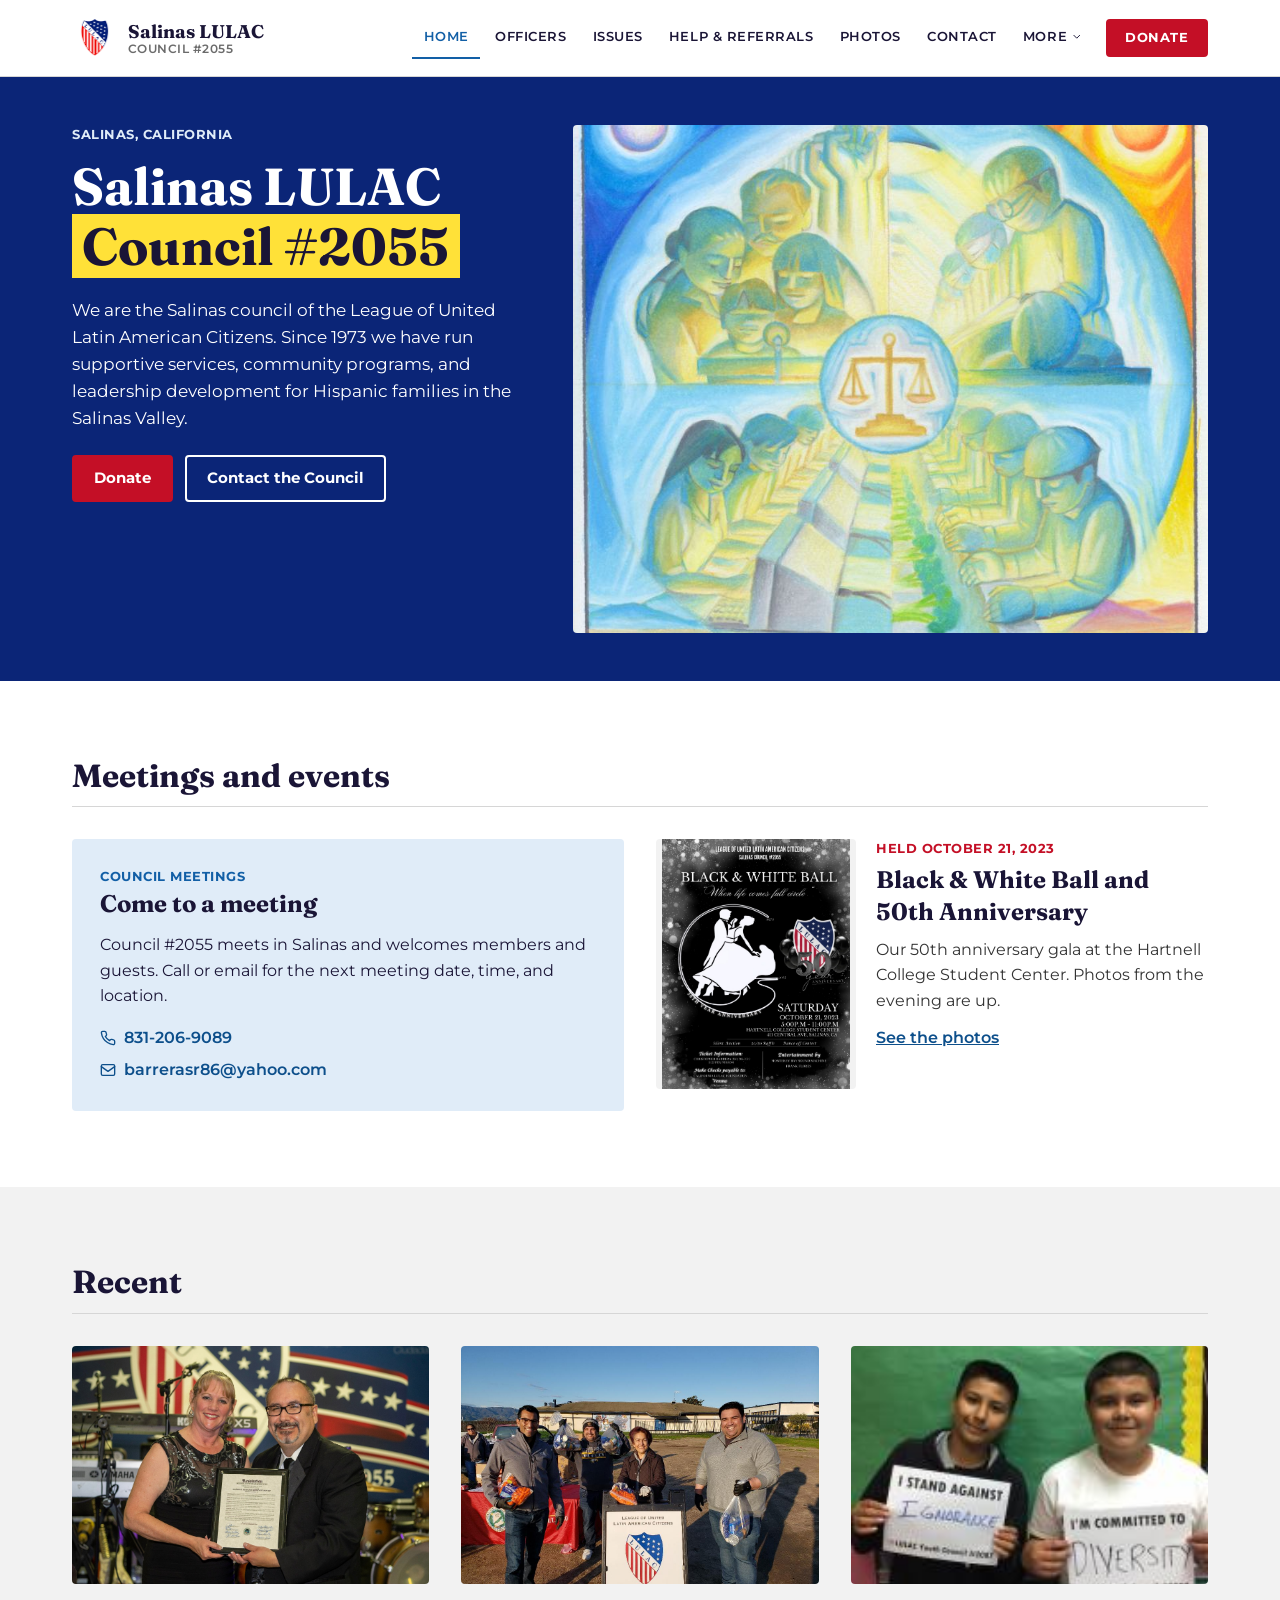
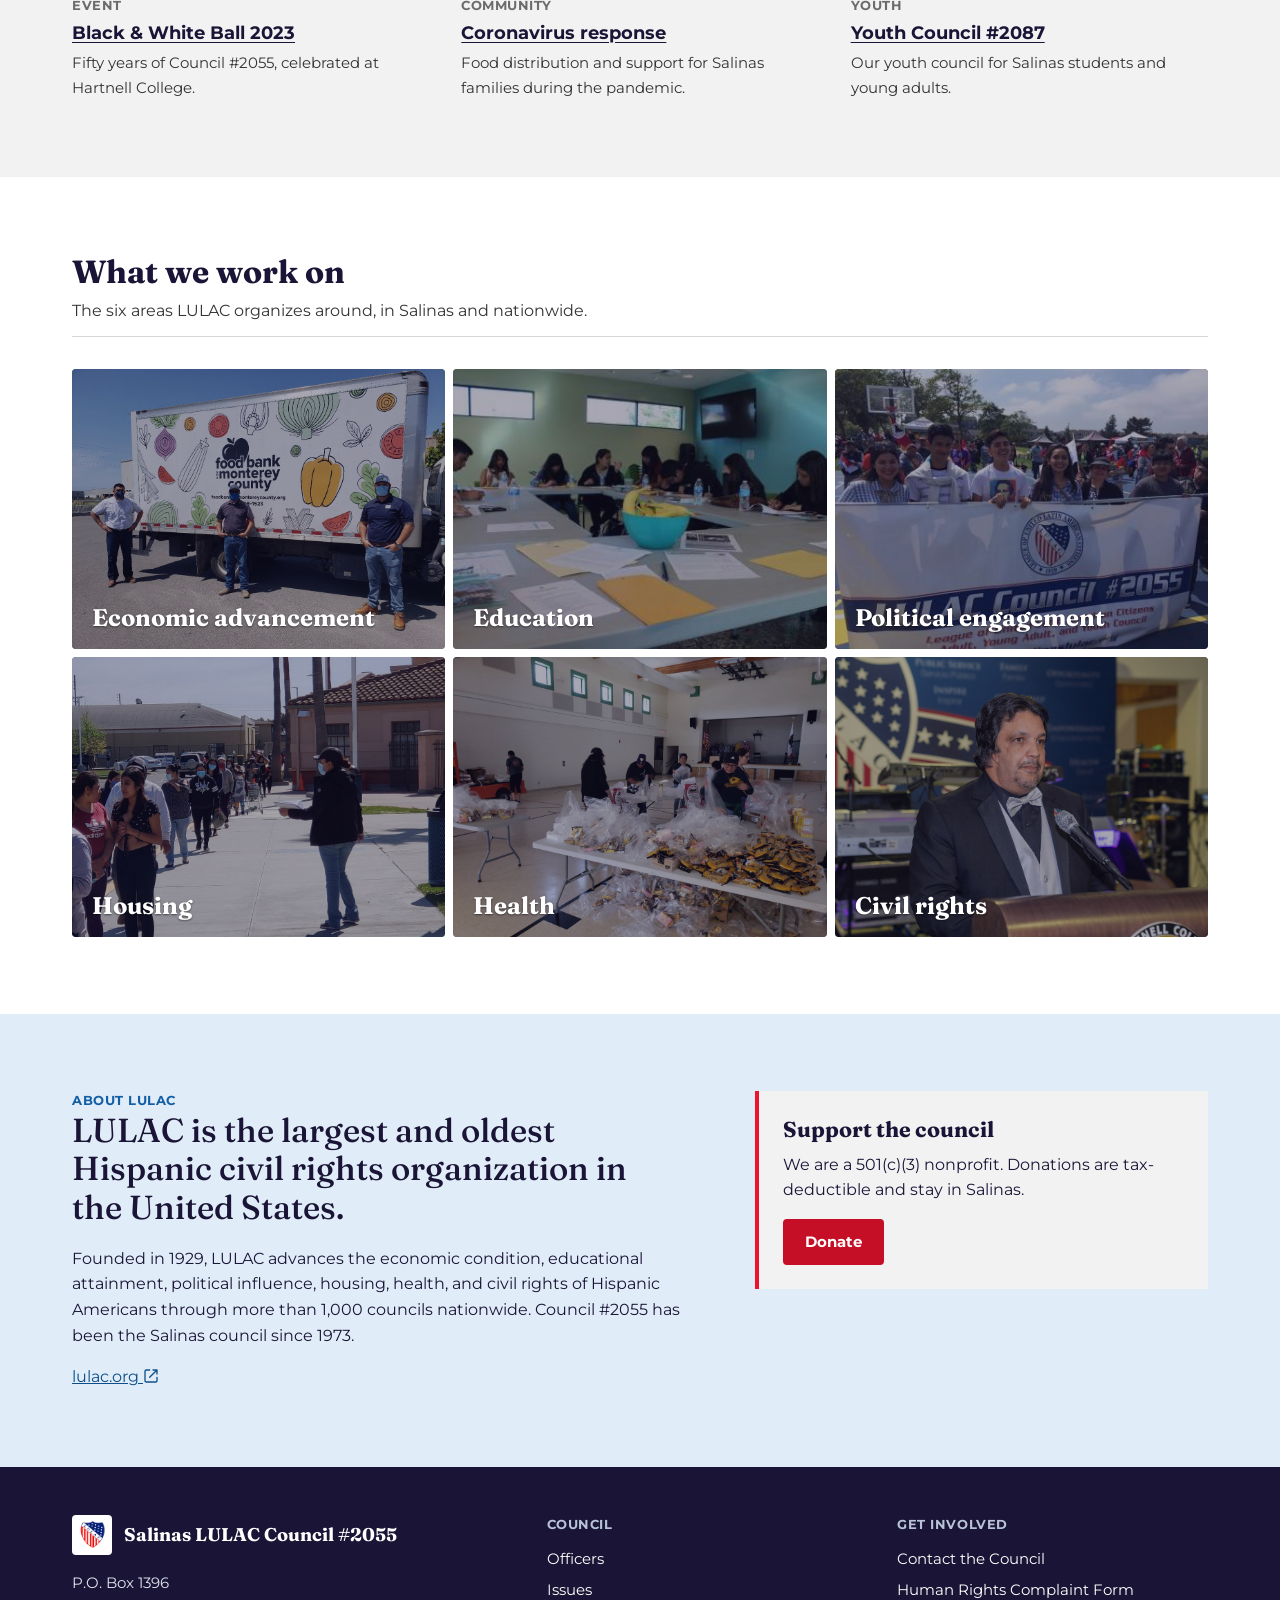
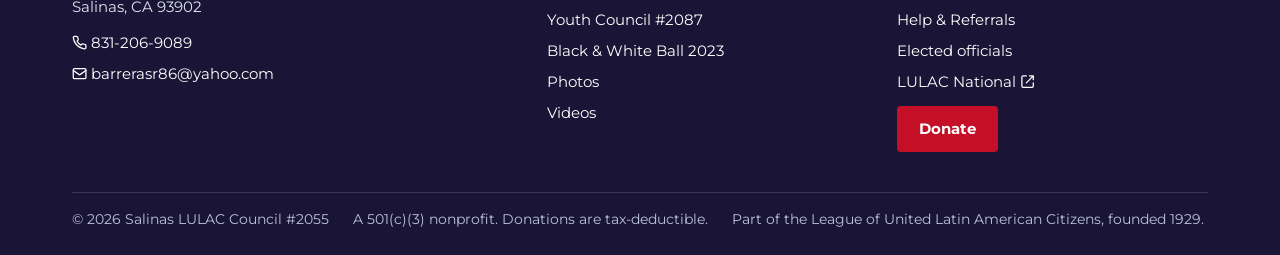
==== index.html @ 39f623c0 "Apply design-review fixes to eight pages and reorder the nav Promotes Help & Referrals and Photos to" ====
<!DOCTYPE html>
<html lang="en">
<head>
  <meta charset="utf-8">
  <meta name="viewport" content="width=device-width, initial-scale=1">
  <title>Salinas LULAC Council #2055</title>
  <meta name="description" content="Salinas LULAC Council #2055 is the Salinas, California council of the League of United Latin American Citizens, serving Hispanic families since 1973.">
  <meta name="robots" content="index,follow">
  <link rel="canonical" href="https://lulacsalinas2055.org/">
  <meta property="og:type" content="website">
  <meta property="og:site_name" content="Salinas LULAC Council #2055">
  <meta property="og:title" content="Salinas LULAC Council #2055">
  <meta property="og:description" content="Salinas LULAC Council #2055 is the Salinas, California council of the League of United Latin American Citizens, serving Hispanic families since 1973.">
  <meta property="og:url" content="https://lulacsalinas2055.org/">
  <meta property="og:image" content="https://lulacsalinas2055.org/assets/img/hero-photo.jpg">
  <meta name="twitter:card" content="summary_large_image">
  <meta name="theme-color" content="#0b2577">
  <link rel="icon" href="assets/img/lulac-logo.png" type="image/png">
  <link rel="preconnect" href="https://fonts.googleapis.com">
  <link rel="preconnect" href="https://fonts.gstatic.com" crossorigin>
  <link href="https://fonts.googleapis.com/css2?family=Fraunces:opsz,wght,WONK@9..144,500,0;9..144,700,0&family=Montserrat:wght@400;500;600;700&display=swap" rel="stylesheet">
  <link rel="stylesheet" href="assets/css/style.css">
  <script defer src="assets/js/script.js"></script>
  <script type="application/ld+json">
  {
    "@context": "https://schema.org",
    "@type": "NonprofitOrganization",
    "name": "Salinas LULAC Council #2055",
    "alternateName": "LULAC Council 2055",
    "url": "https://lulacsalinas2055.org/",
    "logo": "https://lulacsalinas2055.org/assets/img/lulac-logo.png",
    "foundingDate": "1973",
    "nonprofitStatus": "Nonprofit501c3",
    "telephone": "+1-831-206-9089",
    "email": "barrerasr86@yahoo.com",
    "address": {
      "@type": "PostalAddress",
      "postOfficeBoxNumber": "1396",
      "addressLocality": "Salinas",
      "addressRegion": "CA",
      "postalCode": "93902",
      "addressCountry": "US"
    },
    "areaServed": "Salinas, California",
    "parentOrganization": {
      "@type": "Organization",
      "name": "League of United Latin American Citizens",
      "url": "https://lulac.org/"
    }
  }
  </script>
</head>
<body>
  <a class="skip-link" href="#main-content">Skip to main content</a>

  <header class="site-header" data-header>
    <div class="container navbar">
      <a class="brand" href="index.html" aria-label="Salinas LULAC Council #2055 home">
        <img class="brand-logo" src="assets/img/lulac-logo.png" alt="">
        <span class="brand-copy"><strong>Salinas LULAC</strong><small>Council #2055</small></span>
      </a>
      <nav class="desktop-nav" aria-label="Primary">
        <a class="nav-link is-active" aria-current="page" href="index.html">Home</a>
        <a class="nav-link" href="officers.html">Officers</a>
        <a class="nav-link" href="issues.html">Issues</a>
        <a class="nav-link" href="help.html">Help &amp; Referrals</a>
        <a class="nav-link" href="photos.html">Photos</a>
        <a class="nav-link" href="contact.html">Contact</a>
        <div class="nav-dropdown" data-nav-dropdown>
          <button class="nav-link nav-dropdown-toggle" type="button" aria-expanded="false" aria-haspopup="true" data-nav-dropdown-toggle>
            More
            <svg class="icon" viewBox="0 0 24 24" aria-hidden="true"><path d="m6 9 6 6 6-6"/></svg>
          </button>
          <div class="nav-dropdown-menu" data-nav-dropdown-menu hidden>
            <a class="dropdown-link" href="youth.html">Youth Council</a>
            <a class="dropdown-link" href="politics.html">Politics</a>
            <a class="dropdown-link" href="sponsors-donors.html">Sponsors &amp; Donors</a>
            <a class="dropdown-link" href="black-white-ball-2023.html">Black &amp; White Ball 2023</a>
            <a class="dropdown-link" href="videos.html">Videos</a>
            <a class="dropdown-link" href="coronavirus-resources.html">Coronavirus Response</a>
          </div>
        </div>
        <a class="btn btn-red nav-donate" href="contact.html#donate">Donate</a>
      </nav>
      <button class="mobile-toggle" type="button" aria-controls="mobileMenu" aria-expanded="false" aria-label="Open navigation" data-menu-toggle>
        <span class="mobile-toggle-bar"></span><span class="mobile-toggle-bar"></span><span class="mobile-toggle-bar"></span>
      </button>
    </div>
    <div class="mobile-menu-overlay" data-mobile-menu-overlay hidden></div>
    <nav class="mobile-menu" id="mobileMenu" aria-label="Mobile" data-mobile-menu hidden>
      <div class="mobile-menu-container">
        <a class="mobile-link is-active" aria-current="page" href="index.html">Home</a>
        <a class="mobile-link" href="officers.html">Officers</a>
        <a class="mobile-link" href="issues.html">Issues</a>
        <a class="mobile-link" href="help.html">Help &amp; Referrals</a>
        <a class="mobile-link" href="photos.html">Photos</a>
        <a class="mobile-link" href="contact.html">Contact</a>
        <a class="mobile-link" href="youth.html">Youth Council</a>
        <a class="mobile-link" href="politics.html">Politics</a>
        <a class="mobile-link" href="sponsors-donors.html">Sponsors &amp; Donors</a>
        <a class="mobile-link" href="black-white-ball-2023.html">Black &amp; White Ball 2023</a>
        <a class="mobile-link" href="videos.html">Videos</a>
        <a class="mobile-link" href="coronavirus-resources.html">Coronavirus Response</a>
        <a class="mobile-link mobile-donate btn btn-red" href="contact.html#donate">Donate</a>
      </div>
    </nav>
  </header>

  <main id="main-content">
    <section class="hero" aria-labelledby="heroTitle">
      <div class="container">
        <div class="hero-copy">
          <span class="label">Salinas, California</span>
          <h1 id="heroTitle">Salinas LULAC <mark>Council #2055</mark></h1>
          <p>We are the Salinas council of the League of United Latin American Citizens. Since 1973 we have run supportive services, community programs, and leadership development for Hispanic families in the Salinas Valley.</p>
          <div class="btn-row">
            <a class="btn btn-red" href="contact.html#donate">Donate</a>
            <a class="btn btn-outline" href="contact.html">Contact the Council</a>
          </div>
        </div>
        <div class="hero-media">
          <img src="assets/img/hero-photo.jpg" alt="Mural of farmworkers and families gathered around the scales of justice" width="792" height="800">
        </div>
      </div>
    </section>

    <section class="section" aria-labelledby="eventsTitle">
      <div class="container">
        <div class="section-head">
          <h2 id="eventsTitle">Meetings and events</h2>
        </div>
        <div class="events-grid">
          <div class="meeting-card">
            <span class="label label-blue">Council meetings</span>
            <h3>Come to a meeting</h3>
            <p>Council #2055 meets in Salinas and welcomes members and guests. Call or email for the next meeting date, time, and location.</p>
            <div class="contact-lines">
              <a href="tel:+18312069089"><svg class="icon" viewBox="0 0 24 24" aria-hidden="true"><path d="M22 16.9v3a2 2 0 0 1-2.2 2 19.8 19.8 0 0 1-8.6-3.1 19.5 19.5 0 0 1-6-6A19.8 19.8 0 0 1 2.1 4.2 2 2 0 0 1 4.1 2h3a2 2 0 0 1 2 1.7c.1.9.4 1.8.7 2.7a2 2 0 0 1-.5 2.1L8 9.8a16 16 0 0 0 6.2 6.2l1.3-1.3a2 2 0 0 1 2.1-.5c.9.3 1.8.6 2.7.7a2 2 0 0 1 1.7 2z"/></svg> 831-206-9089</a>
              <a href="mailto:barrerasr86@yahoo.com"><svg class="icon" viewBox="0 0 24 24" aria-hidden="true"><rect x="2" y="4" width="20" height="16" rx="2"/><path d="m2 7 10 7 10-7"/></svg> barrerasr86@yahoo.com</a>
            </div>
          </div>
          <article class="event-card">
            <img src="assets/img/black-white-ball-hero.jpg" alt="Black and White Ball 2023 poster" loading="lazy">
            <div>
              <span class="label label-red">Held October 21, 2023</span>
              <h3>Black &amp; White Ball and 50th Anniversary</h3>
              <p>Our 50th anniversary gala at the Hartnell College Student Center. Photos from the evening are up.</p>
              <a class="more" href="black-white-ball-2023.html">See the photos</a>
            </div>
          </article>
        </div>
      </div>
    </section>

    <section class="section section-gray" aria-labelledby="recentTitle">
      <div class="container">
        <div class="section-head">
          <h2 id="recentTitle">Recent</h2>
        </div>
        <div class="recent-grid">
          <article class="recent-card">
            <img src="assets/img/black-white-ball-4.jpg" alt="Two people holding a framed certificate at the Black and White Ball" loading="lazy">
            <span class="label">Event</span>
            <h3><a href="black-white-ball-2023.html">Black &amp; White Ball 2023</a></h3>
            <p>Fifty years of Council #2055, celebrated at Hartnell College.</p>
          </article>
          <article class="recent-card">
            <img src="assets/img/corona-27.jpg" alt="Volunteers with a Council #2055 banner at a food distribution" loading="lazy">
            <span class="label">Community</span>
            <h3><a href="coronavirus-resources.html">Coronavirus response</a></h3>
            <p>Food distribution and support for Salinas families during the pandemic.</p>
          </article>
          <article class="recent-card">
            <img src="assets/img/youth-4.jpg" alt="Two students holding signs reading I stand against ignorance and I'm committed to diversity" loading="lazy">
            <span class="label">Youth</span>
            <h3><a href="youth.html">Youth Council #2087</a></h3>
            <p>Our youth council for Salinas students and young adults.</p>
          </article>
        </div>
      </div>
    </section>

    <section class="section" aria-labelledby="workTitle">
      <div class="container">
        <div class="section-head">
          <h2 id="workTitle">What we work on</h2>
          <p>The six areas LULAC organizes around, in Salinas and nationwide.</p>
        </div>
        <div class="tile-grid">
          <a class="tile" href="issues.html#economic"><img src="assets/img/corona-16.jpg" alt="" loading="lazy"><span>Economic advancement</span></a>
          <a class="tile" href="issues.html#education"><img src="assets/img/youth-5.jpg" alt="" loading="lazy"><span>Education</span></a>
          <a class="tile" href="issues.html#political"><img src="assets/img/photos-1.jpg" alt="" loading="lazy"><span>Political engagement</span></a>
          <a class="tile" href="issues.html#housing"><img src="assets/img/corona-14.jpg" alt="" loading="lazy"><span>Housing</span></a>
          <a class="tile" href="issues.html#health"><img src="assets/img/corona-17.jpg" alt="" loading="lazy"><span>Health</span></a>
          <a class="tile" href="issues.html#civil-rights"><img src="assets/img/black-white-ball-3.jpg" alt="" loading="lazy"><span>Civil rights</span></a>
        </div>
      </div>
    </section>

    <section class="section section-blue" aria-labelledby="aboutTitle">
      <div class="container">
        <div class="about-grid">
          <div>
            <span class="label label-blue">About LULAC</span>
            <p class="pullquote" id="aboutTitle">LULAC is the largest and oldest Hispanic civil rights organization in the United States.</p>
            <p class="copy" style="margin-top:1.25rem">Founded in 1929, LULAC advances the economic condition, educational attainment, political influence, housing, health, and civil rights of Hispanic Americans through more than 1,000 councils nationwide. Council #2055 has been the Salinas council since 1973.</p>
            <p class="copy"><a href="https://lulac.org/" rel="noopener" target="_blank">lulac.org <svg class="icon" viewBox="0 0 24 24" aria-hidden="true"><path d="M15 3h6v6M10 14 21 3M21 14v5a2 2 0 0 1-2 2H5a2 2 0 0 1-2-2V5a2 2 0 0 1 2-2h5"/></svg></a></p>
          </div>
          <aside class="about-aside">
            <h3>Support the council</h3>
            <p>We are a 501(c)(3) nonprofit. Donations are tax-deductible and stay in Salinas.</p>
            <a class="btn btn-red" href="contact.html#donate">Donate</a>
          </aside>
        </div>
      </div>
    </section>
  </main>

  <footer class="site-footer">
    <div class="container">
      <div class="footer-grid">
        <div class="footer-col">
          <div class="footer-brand">
            <img src="assets/img/lulac-logo.png" alt="">
            <strong>Salinas LULAC Council #2055</strong>
          </div>
          <p>P.O. Box 1396<br>Salinas, CA 93902</p>
          <ul style="margin-top:.75rem">
            <li><a href="tel:+18312069089"><svg class="icon" viewBox="0 0 24 24" aria-hidden="true"><path d="M22 16.9v3a2 2 0 0 1-2.2 2 19.8 19.8 0 0 1-8.6-3.1 19.5 19.5 0 0 1-6-6A19.8 19.8 0 0 1 2.1 4.2 2 2 0 0 1 4.1 2h3a2 2 0 0 1 2 1.7c.1.9.4 1.8.7 2.7a2 2 0 0 1-.5 2.1L8 9.8a16 16 0 0 0 6.2 6.2l1.3-1.3a2 2 0 0 1 2.1-.5c.9.3 1.8.6 2.7.7a2 2 0 0 1 1.7 2z"/></svg> 831-206-9089</a></li>
            <li><a href="mailto:barrerasr86@yahoo.com"><svg class="icon" viewBox="0 0 24 24" aria-hidden="true"><rect x="2" y="4" width="20" height="16" rx="2"/><path d="m2 7 10 7 10-7"/></svg> barrerasr86@yahoo.com</a></li>
          </ul>
        </div>
        <div class="footer-col">
          <h4>Council</h4>
          <ul>
            <li><a href="officers.html">Officers</a></li>
            <li><a href="issues.html">Issues</a></li>
            <li><a href="youth.html">Youth Council #2087</a></li>
            <li><a href="black-white-ball-2023.html">Black &amp; White Ball 2023</a></li>
            <li><a href="photos.html">Photos</a></li>
            <li><a href="videos.html">Videos</a></li>
          </ul>
        </div>
        <div class="footer-col">
          <h4>Get involved</h4>
          <ul>
            <li><a href="contact.html">Contact the Council</a></li>
            <li><a href="contact.html#complaint-form">Human Rights Complaint Form</a></li>
            <li><a href="help.html">Help &amp; Referrals</a></li>
            <li><a href="politics.html">Elected officials</a></li>
            <li><a href="https://lulac.org/" rel="noopener" target="_blank">LULAC National <svg class="icon" viewBox="0 0 24 24" aria-hidden="true"><path d="M15 3h6v6M10 14 21 3M21 14v5a2 2 0 0 1-2 2H5a2 2 0 0 1-2-2V5a2 2 0 0 1 2-2h5"/></svg></a></li>
          </ul>
          <a class="btn btn-red" href="contact.html#donate">Donate</a>
        </div>
      </div>
      <div class="footer-bottom">
        <span>&copy; <span data-current-year>2026</span> Salinas LULAC Council #2055</span>
        <span>A 501(c)(3) nonprofit. Donations are tax-deductible.</span>
        <span>Part of the League of United Latin American Citizens, founded 1929.</span>
      </div>
    </div>
  </footer>
</body>
</html>
---- assets/css/style.css ----
/* Salinas LULAC Council #2055
   Fraunces for display type, Montserrat for everything else.
   Palette follows lulac.org. */

:root {
  --font-display: "Fraunces", Georgia, "Times New Roman", serif;
  --font-body: "Montserrat", Arial, Helvetica, sans-serif;

  --ink: #1a1536;
  --ink-soft: #333333;
  --muted: #6b6b6b;
  --rule: #d6d6d6;
  --blue: #125fa6;
  --blue-deep: #0b2577;
  --blue-link: #0d4f8b;
  --red: #ed142e;
  --red-dark: #c40f26;
  --yellow: #ffe138;
  --surface-blue: #e0ecf8;
  --surface-gray: #f2f2f2;
  --white: #ffffff;

  --radius: 4px;
  --container: 1200px;
  --gutter: clamp(1rem, 4vw, 2rem);
  --section: clamp(3rem, 6vw, 5rem);
  --header-height: 76px;
}

/* Base */
*, *::before, *::after { box-sizing: border-box; }
[hidden] { display: none !important; }
html { scroll-behavior: auto; }
body {
  margin: 0;
  min-width: 320px;
  background: var(--white);
  color: var(--ink);
  font-family: var(--font-body);
  font-size: 1rem;
  line-height: 1.6;
  -webkit-font-smoothing: antialiased;
  font-variation-settings: "WONK" 0;
}
body.menu-open { overflow: hidden; }
img { display: block; max-width: 100%; height: auto; }
h1, h2, h3, h4, p, ul, ol, dl, dd, figure, blockquote { margin: 0; }
ul, ol { padding: 0; list-style: none; }
a { color: var(--blue-link); }
a:hover { color: var(--ink); }
button { font: inherit; border: 0; background: none; cursor: pointer; }
a:focus-visible, button:focus-visible { outline: 3px solid var(--red); outline-offset: 3px; }

h1, h2, .pullquote { font-family: var(--font-display); font-weight: 700; line-height: 1.15; color: var(--ink); }
h1 { font-size: clamp(2.25rem, 4.5vw, 3.25rem); }
h2 { font-size: clamp(1.6rem, 2.6vw, 2rem); }
h3 { font-size: 1.125rem; font-weight: 700; line-height: 1.35; }
h4 { font-size: 1rem; font-weight: 700; }
p + p { margin-top: 1rem; }
mark { background: var(--yellow); color: var(--ink); padding: 0 .25em; }

.container { width: 100%; max-width: var(--container); margin: 0 auto; padding: 0 var(--gutter); }
.section { padding: var(--section) 0; }
.section-gray { background: var(--surface-gray); }
.section-blue { background: var(--surface-blue); }

.section-head { margin-bottom: 2rem; padding-bottom: .75rem; border-bottom: 1px solid var(--rule); }
.section-head p { margin-top: .5rem; color: var(--ink-soft); max-width: 60ch; }

.label {
  display: block;
  font-size: .8rem;
  font-weight: 700;
  letter-spacing: .04em;
  text-transform: uppercase;
  color: var(--muted);
}
.label-red { color: var(--red-dark); }
.label-blue { color: var(--blue); }
.lede { font-size: 1.125rem; color: var(--ink-soft); max-width: 62ch; }
.muted { color: var(--muted); }
.copy { max-width: 68ch; }
.copy a { text-decoration: underline; }

.icon { width: 1em; height: 1em; vertical-align: -.125em; fill: none; stroke: currentColor; stroke-width: 2; stroke-linecap: round; stroke-linejoin: round; }
.visually-hidden { position: absolute; width: 1px; height: 1px; overflow: hidden; clip: rect(0 0 0 0); white-space: nowrap; }

/* Buttons */
.btn {
  display: inline-flex;
  align-items: center;
  gap: .5rem;
  padding: .75rem 1.25rem;
  border-radius: var(--radius);
  border: 2px solid transparent;
  font-weight: 700;
  font-size: .95rem;
  line-height: 1.2;
  text-decoration: none;
  transition: background-color .15s, color .15s, border-color .15s;
}
.btn-red { background: var(--red-dark); border-color: var(--red-dark); color: var(--white); }
.btn-red:hover { background: #a50c1f; border-color: #a50c1f; color: var(--white); }
.btn-blue { background: var(--blue); border-color: var(--blue); color: var(--white); }
.btn-blue:hover { background: var(--blue-deep); border-color: var(--blue-deep); color: var(--white); }
.btn-outline { background: transparent; border-color: var(--white); color: var(--white); }
.btn-outline:hover { background: var(--white); color: var(--blue-deep); }
.btn-outline-dark { background: transparent; border-color: var(--ink); color: var(--ink); }
.btn-outline-dark:hover { background: var(--ink); color: var(--white); }
.btn-row { display: flex; flex-wrap: wrap; gap: .75rem; }
.copy + .btn-row, .section-head + .btn-row, p + .btn-row { margin-top: 1.25rem; }

.skip-link {
  position: absolute; top: .5rem; left: .5rem; z-index: 1000;
  transform: translateY(-200%);
  padding: .5rem 1rem; border-radius: var(--radius);
  background: var(--red); color: var(--white); font-weight: 700; text-decoration: none;
}
.skip-link:focus { transform: none; }

/* Header */
.site-header { position: sticky; top: 0; z-index: 100; background: var(--white); border-bottom: 1px solid var(--rule); }
.navbar { display: flex; align-items: center; justify-content: space-between; gap: 1rem; min-height: var(--header-height); }
.brand { display: flex; align-items: center; gap: .75rem; color: var(--ink); text-decoration: none; }
.brand-logo { width: 44px; height: 44px; object-fit: contain; }
.brand-copy { display: flex; flex-direction: column; line-height: 1.15; }
.brand-copy strong { font-family: var(--font-display); font-size: 1.15rem; font-weight: 700; }
.brand-copy small { font-size: .75rem; font-weight: 600; color: var(--muted); letter-spacing: .04em; text-transform: uppercase; }

.desktop-nav { display: flex; align-items: center; gap: .25rem; }
.nav-link {
  display: inline-flex; align-items: center; gap: .25rem;
  padding: .6rem .7rem;
  font-size: .8rem; font-weight: 600; letter-spacing: .04em; text-transform: uppercase;
  color: var(--ink); text-decoration: none; border-bottom: 2px solid transparent;
}
.nav-link:hover, .nav-link.is-active { color: var(--blue); border-bottom-color: var(--blue); }
.nav-dropdown { position: relative; }
.nav-dropdown-toggle .icon { width: .9em; height: .9em; }
.nav-dropdown-menu {
  position: absolute; top: 100%; right: 0; min-width: 240px; padding: .5rem 0;
  background: var(--white); border: 1px solid var(--rule); border-radius: var(--radius);
}
.dropdown-link { display: block; padding: .55rem 1rem; font-size: .9rem; font-weight: 500; color: var(--ink); text-decoration: none; }
.dropdown-link:hover, .dropdown-link.is-active { background: var(--surface-blue); color: var(--blue-deep); }
.nav-donate { margin-left: .5rem; padding: .6rem 1.1rem; font-size: .8rem; letter-spacing: .04em; text-transform: uppercase; }

.mobile-toggle { display: none; width: 44px; height: 44px; padding: 10px; flex-direction: column; justify-content: center; gap: 5px; }
.mobile-toggle-bar { display: block; height: 2px; background: var(--ink); }
.mobile-menu-overlay { position: fixed; inset: var(--mobile-menu-top, var(--header-height)) 0 0; background: rgba(26, 21, 54, .5); z-index: 90; }
.mobile-menu { position: fixed; top: var(--mobile-menu-top, var(--header-height)); left: 0; right: 0; bottom: 0; overflow-y: auto; background: var(--white); z-index: 95; }
.mobile-menu-container { padding: .5rem var(--gutter) 2rem; }
.mobile-link { display: block; padding: .9rem 0; border-bottom: 1px solid var(--rule); font-weight: 600; color: var(--ink); text-decoration: none; }
.mobile-link.is-active { color: var(--blue); }
.mobile-link.mobile-donate { margin-top: 1rem; border: 0; text-align: center; }

/* Home hero */
.hero { background: var(--blue-deep); color: var(--white); }
.hero .container { display: grid; grid-template-columns: 5fr 7fr; gap: 3rem; align-items: start; padding-top: 3rem; padding-bottom: 3rem; }
.hero-media img { width: 100%; aspect-ratio: 5 / 4; object-fit: cover; object-position: center 45%; border-radius: var(--radius); }
.hero-copy .label { color: var(--surface-blue); margin-bottom: .75rem; }
.hero-copy h1 { color: var(--white); }
.hero-copy h1 mark { padding: 0 .2em; }
.hero-copy p { margin-top: 1.25rem; font-size: 1.05rem; max-width: 56ch; }
.hero-copy .btn-row { margin-top: 1.5rem; }

/* Events and meetings */
.events-grid { display: grid; grid-template-columns: 1fr 1fr; gap: 2rem; }
.meeting-card { padding: 1.75rem; background: var(--surface-blue); border-radius: var(--radius); }
.meeting-card h3 { font-family: var(--font-display); font-size: 1.5rem; }
.meeting-card p { margin-top: .75rem; }
.contact-lines { margin-top: 1rem; display: grid; gap: .4rem; }
.contact-lines a { display: inline-flex; align-items: center; gap: .5rem; font-weight: 600; text-decoration: none; }
.contact-lines a:hover { text-decoration: underline; }
.event-card { display: grid; grid-template-columns: 200px 1fr; gap: 1.25rem; align-items: start; }
.event-card img { width: 100%; aspect-ratio: 4 / 5; object-fit: contain; background: var(--surface-gray); border-radius: var(--radius); }
.event-card h3 { font-family: var(--font-display); font-size: 1.5rem; margin-top: .25rem; }
.event-card p { margin-top: .5rem; color: var(--ink-soft); }
.event-card a.more { display: inline-block; margin-top: .75rem; font-weight: 600; }

/* Recent row */
.recent-grid { display: grid; grid-template-columns: repeat(3, minmax(0, 1fr)); gap: 2rem; }
.recent-card img { width: 100%; aspect-ratio: 3 / 2; object-fit: cover; border-radius: var(--radius); }
.recent-card .label { margin-top: .75rem; }
.recent-card h3 { margin-top: .25rem; }
.recent-card h3 a { color: var(--ink); text-decoration: underline; text-underline-offset: 3px; }
.recent-card h3 a:hover { color: var(--blue); }
.recent-card p { margin-top: .4rem; font-size: .95rem; color: var(--ink-soft); }

/* Photo tiles */
.tile-grid { display: grid; grid-template-columns: repeat(3, minmax(0, 1fr)); gap: .5rem; }
.tile { position: relative; display: block; aspect-ratio: 4 / 3; overflow: hidden; border-radius: var(--radius); background: var(--ink); text-decoration: none; }
.tile img { width: 100%; height: 100%; object-fit: cover; opacity: .62; transition: opacity .2s; }
.tile:hover img { opacity: .75; }
.tile span { position: absolute; left: 1.25rem; right: 1.25rem; bottom: 1.1rem; font-family: var(--font-display); font-size: 1.5rem; font-weight: 700; color: var(--white); line-height: 1.15; text-shadow: 0 1px 2px rgba(0,0,0,.5); }

/* About / pull quote */
.pullquote { font-size: clamp(1.5rem, 2.6vw, 2.1rem); font-weight: 500; max-width: 26ch; }
.about-grid { display: grid; grid-template-columns: 7fr 5fr; gap: 3rem; align-items: start; }
.about-aside { padding: 1.5rem; border-left: 4px solid var(--red); background: var(--surface-gray); }
.about-aside h3 { font-family: var(--font-display); font-size: 1.35rem; }
.about-aside p { margin-top: .5rem; }
.about-aside .btn { margin-top: 1rem; }

/* Interior page head */
.page-head { background: var(--surface-blue); padding: 2.5rem 0; }
.page-head .label { margin-bottom: .5rem; color: var(--blue); }
.page-head p { margin-top: .75rem; color: var(--ink-soft); max-width: 62ch; }
.page-head .btn-row { margin-top: 1.25rem; }

/* Officers */
.officer-grid { display: grid; grid-template-columns: repeat(4, minmax(0, 1fr)); gap: 2rem 1.5rem; }
.officer-photo { aspect-ratio: 4 / 5; overflow: hidden; border-radius: var(--radius); background: var(--surface-gray); }
.officer-photo img { width: 100%; height: 100%; object-fit: cover; }
.officer-photo.is-placeholder { display: grid; place-items: center; background: var(--surface-blue); }
.officer-photo.is-placeholder span { font-family: var(--font-display); font-size: 2.75rem; font-weight: 700; color: var(--blue-deep); }
.officer h3 { margin-top: .75rem; }
.officer p { color: var(--muted); font-size: .95rem; }

/* Definition-list grids (issues, contact) */
.dl-grid { display: grid; grid-template-columns: 1fr 1fr; column-gap: 3rem; }
.dl-grid > div { padding: 1.1rem 0; border-bottom: 1px solid var(--rule); }
.dl-grid dt { font-weight: 700; font-size: 1.05rem; }
.dl-grid dd { margin-top: .25rem; color: var(--ink-soft); }

.contact-dl { display: grid; grid-template-columns: repeat(3, minmax(0, 1fr)); gap: 1.5rem 2rem; }
.contact-dl div { padding-top: .75rem; border-top: 2px solid var(--ink); }
.contact-dl dt { font-size: .8rem; font-weight: 700; letter-spacing: .04em; text-transform: uppercase; color: var(--muted); }
.contact-dl dd { margin-top: .25rem; font-weight: 600; }
.contact-dl dd a { text-decoration: none; }
.contact-dl dd a:hover { text-decoration: underline; }

/* Feature split (form download, video, etc.) */
.feature { display: grid; grid-template-columns: 1fr 1fr; gap: 3rem; align-items: center; }
.feature img { width: 100%; border: 1px solid var(--rule); border-radius: var(--radius); }
.feature h2 { margin-bottom: .75rem; }
.feature .btn-row { margin-top: 1.25rem; }

/* Logo rows and grids */
.logo-row { display: grid; grid-template-columns: repeat(6, minmax(0, 1fr)); gap: 1rem; align-items: center; }
.logo-row a, .logo-row div { display: grid; place-items: center; height: 110px; padding: .75rem; background: var(--white); border: 1px solid var(--rule); border-radius: var(--radius); }
.logo-row img { max-width: 100%; max-height: 100%; width: auto; height: auto; object-fit: contain; }
.logo-grid { display: grid; grid-template-columns: repeat(4, minmax(0, 1fr)); gap: 1rem; }
.logo-cell { display: grid; place-items: center; height: 150px; padding: 1.25rem; background: var(--white); border: 1px solid var(--rule); border-radius: var(--radius); }
.logo-cell img { max-width: 100%; max-height: 72px; width: auto; height: auto; object-fit: contain; }
.logo-cell figcaption { display: none; }

/* Resource rows (help page) */
.resource-list > article { display: grid; grid-template-columns: 1fr 160px; gap: 2rem; padding: 2rem 0; border-bottom: 1px solid var(--rule); }
.resource-list > article:first-child { padding-top: 0; }
.resource-logo { display: grid; place-items: center; height: 96px; padding: .5rem; border: 1px solid var(--rule); border-radius: var(--radius); align-self: start; }
.resource-logo img { max-width: 100%; max-height: 100%; width: auto; height: auto; object-fit: contain; }
.resource-copy { max-width: 68ch; }
.resource-copy p { margin-top: .5rem; color: var(--ink-soft); }
.resource-copy ul { margin-top: .5rem; padding-left: 1.25rem; list-style: disc; color: var(--ink-soft); }
.resource-meta { display: flex; flex-wrap: wrap; gap: .5rem 1.5rem; margin-top: .75rem; }
.resource-meta a { display: inline-flex; align-items: center; gap: .4rem; font-weight: 600; text-decoration: none; }
.resource-meta a:hover { text-decoration: underline; }

/* Link lists (politics) */
.link-list > li { padding: 1.1rem 0; border-bottom: 1px solid var(--rule); }
.link-list a, .link-list strong { display: inline-flex; align-items: center; gap: .4rem; font-size: 1.1rem; font-weight: 700; }
.link-list p { margin-top: .25rem; color: var(--ink-soft); }

/* Photo grids */
.photo-grid { display: grid; grid-template-columns: repeat(auto-fill, minmax(240px, 1fr)); gap: .75rem; }
.photo-grid figure { margin: 0; }
.photo-grid img { width: 100%; aspect-ratio: 4 / 3; object-fit: cover; border-radius: var(--radius); background: var(--surface-gray); }
.photo-grid.portrait img { aspect-ratio: 3 / 4; }
.photo-grid .contain img { object-fit: contain; background: var(--surface-gray); }
.photo-grid figcaption { margin-top: .4rem; font-size: .9rem; color: var(--muted); }

/* Video */
.video-box { max-width: 900px; }
.video-box video { width: 100%; aspect-ratio: 16 / 9; background: #000; border-radius: var(--radius); }
.video-box p { margin-top: 1rem; max-width: 68ch; }

/* Footer */
.site-footer { background: var(--ink); color: var(--white); padding: 3rem 0 1.5rem; }
.footer-grid { display: grid; grid-template-columns: 1.4fr 1fr 1fr; gap: 2.5rem; }
.footer-brand { display: flex; align-items: center; gap: .75rem; margin-bottom: 1rem; }
.footer-brand img { width: 40px; height: 40px; background: var(--white); padding: 4px; border-radius: var(--radius); }
.footer-brand strong { font-family: var(--font-display); font-size: 1.15rem; }
.footer-col h4 { font-size: .8rem; letter-spacing: .04em; text-transform: uppercase; color: #b9c3d8; margin-bottom: .75rem; }
.footer-col p, .footer-col li { color: #dfe4ee; font-size: .95rem; }
.footer-col li + li { margin-top: .4rem; }
.footer-col a { color: var(--white); text-decoration: none; }
.footer-col a:hover { text-decoration: underline; }
.footer-col .btn { margin-top: .75rem; }
.footer-bottom { margin-top: 2.5rem; padding-top: 1rem; border-top: 1px solid rgba(255, 255, 255, .15); display: flex; flex-wrap: wrap; gap: .5rem 1.5rem; font-size: .85rem; color: #b9c3d8; }
.footer-bottom a { color: #dfe4ee; }

/* Responsive */
@media (max-width: 1100px) {
  .officer-grid { grid-template-columns: repeat(3, minmax(0, 1fr)); }
  .logo-row { grid-template-columns: repeat(3, minmax(0, 1fr)); }
}
@media (max-width: 960px) {
  .desktop-nav { display: none; }
  .mobile-toggle { display: flex; }
  .hero .container { grid-template-columns: 1fr; gap: 2rem; }
  .hero-media { order: 2; }
  .events-grid, .about-grid, .feature { grid-template-columns: 1fr; }
  .recent-grid, .tile-grid { grid-template-columns: repeat(2, minmax(0, 1fr)); }
  .logo-grid { grid-template-columns: repeat(3, minmax(0, 1fr)); }
  .footer-grid { grid-template-columns: 1fr 1fr; }
}
@media (max-width: 640px) {
  :root { --header-height: 64px; }
  .brand-logo { width: 36px; height: 36px; }
  .brand-copy strong { font-size: 1rem; }
  .recent-grid, .tile-grid, .dl-grid, .contact-dl, .footer-grid { grid-template-columns: 1fr; }
  .officer-grid, .logo-grid, .logo-row { grid-template-columns: repeat(2, minmax(0, 1fr)); }
  .event-card { grid-template-columns: 1fr; }
  .event-card img { max-width: 260px; }
  .resource-list > article { grid-template-columns: 1fr; }
  .resource-logo { justify-self: start; width: 160px; }
  .tile { aspect-ratio: 16 / 9; }
  .photo-grid { grid-template-columns: repeat(2, minmax(0, 1fr)); gap: .5rem; }
  .pullquote { max-width: none; }
}
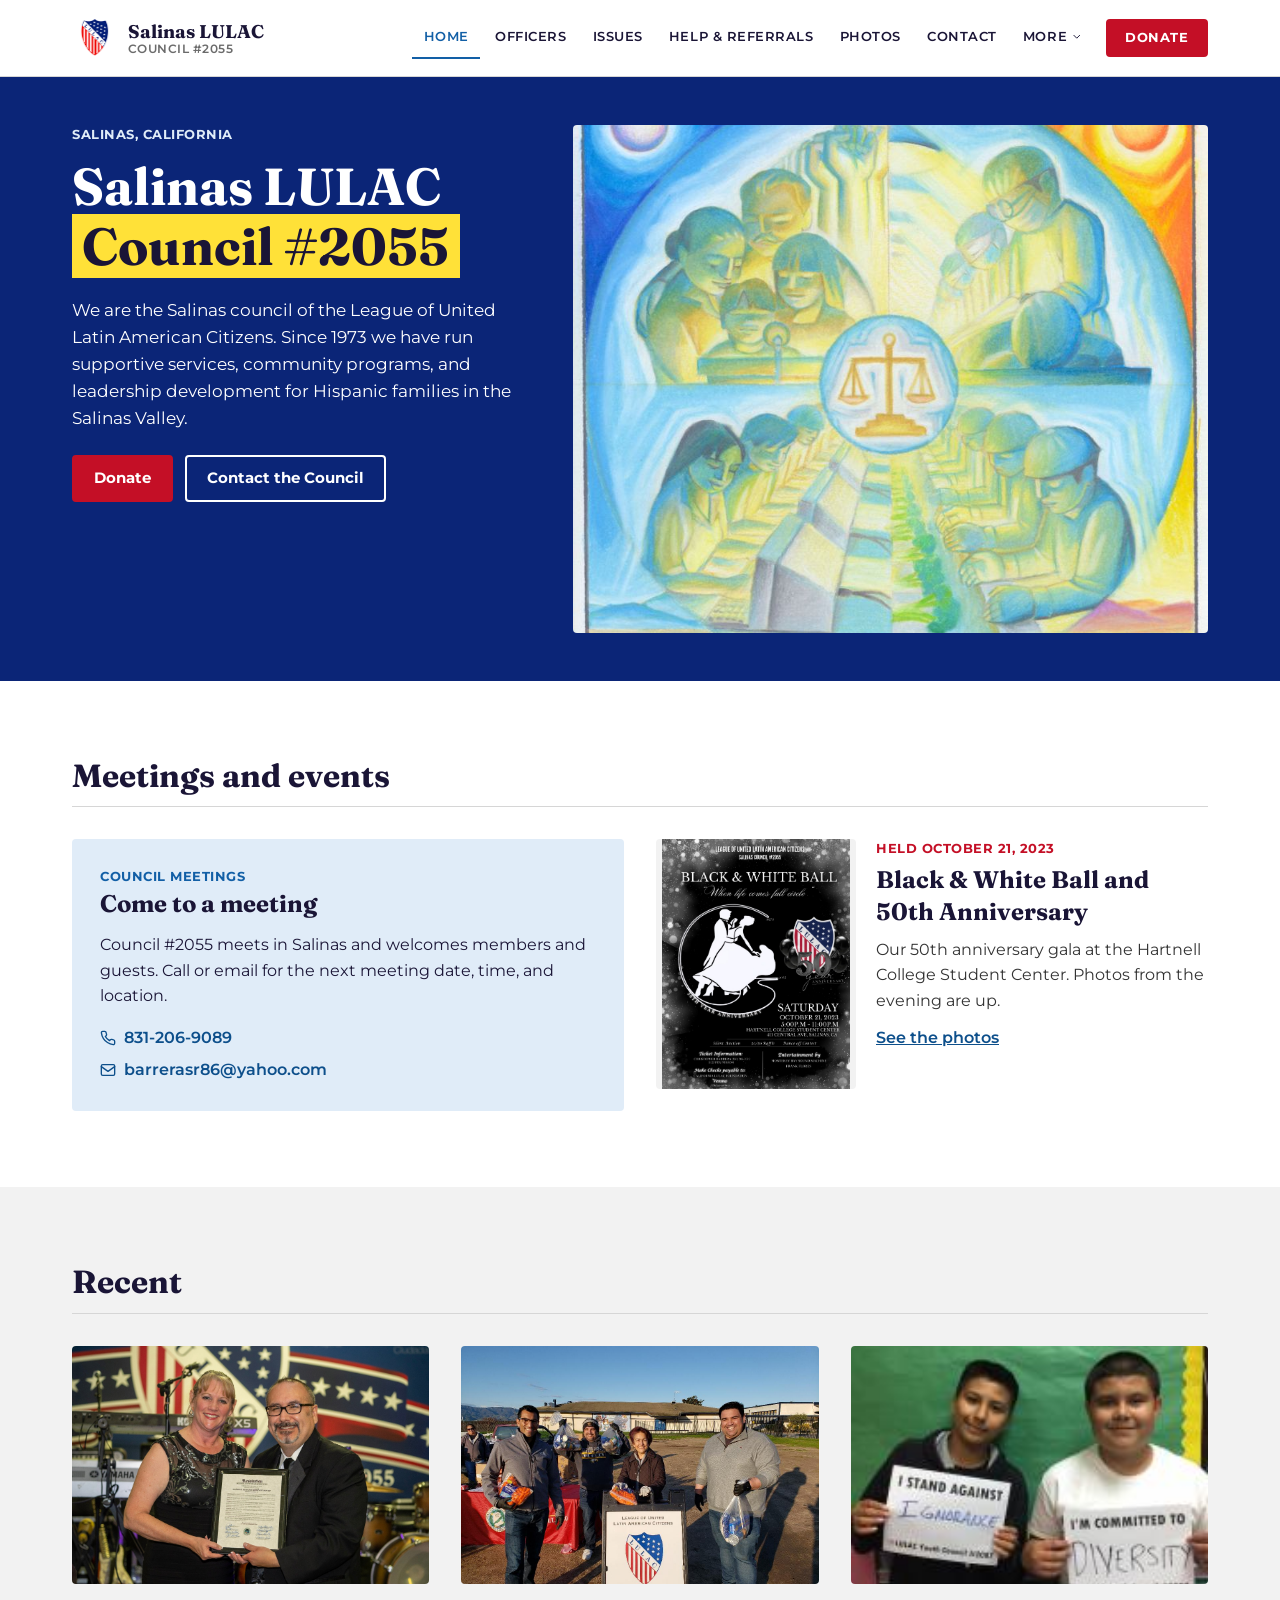
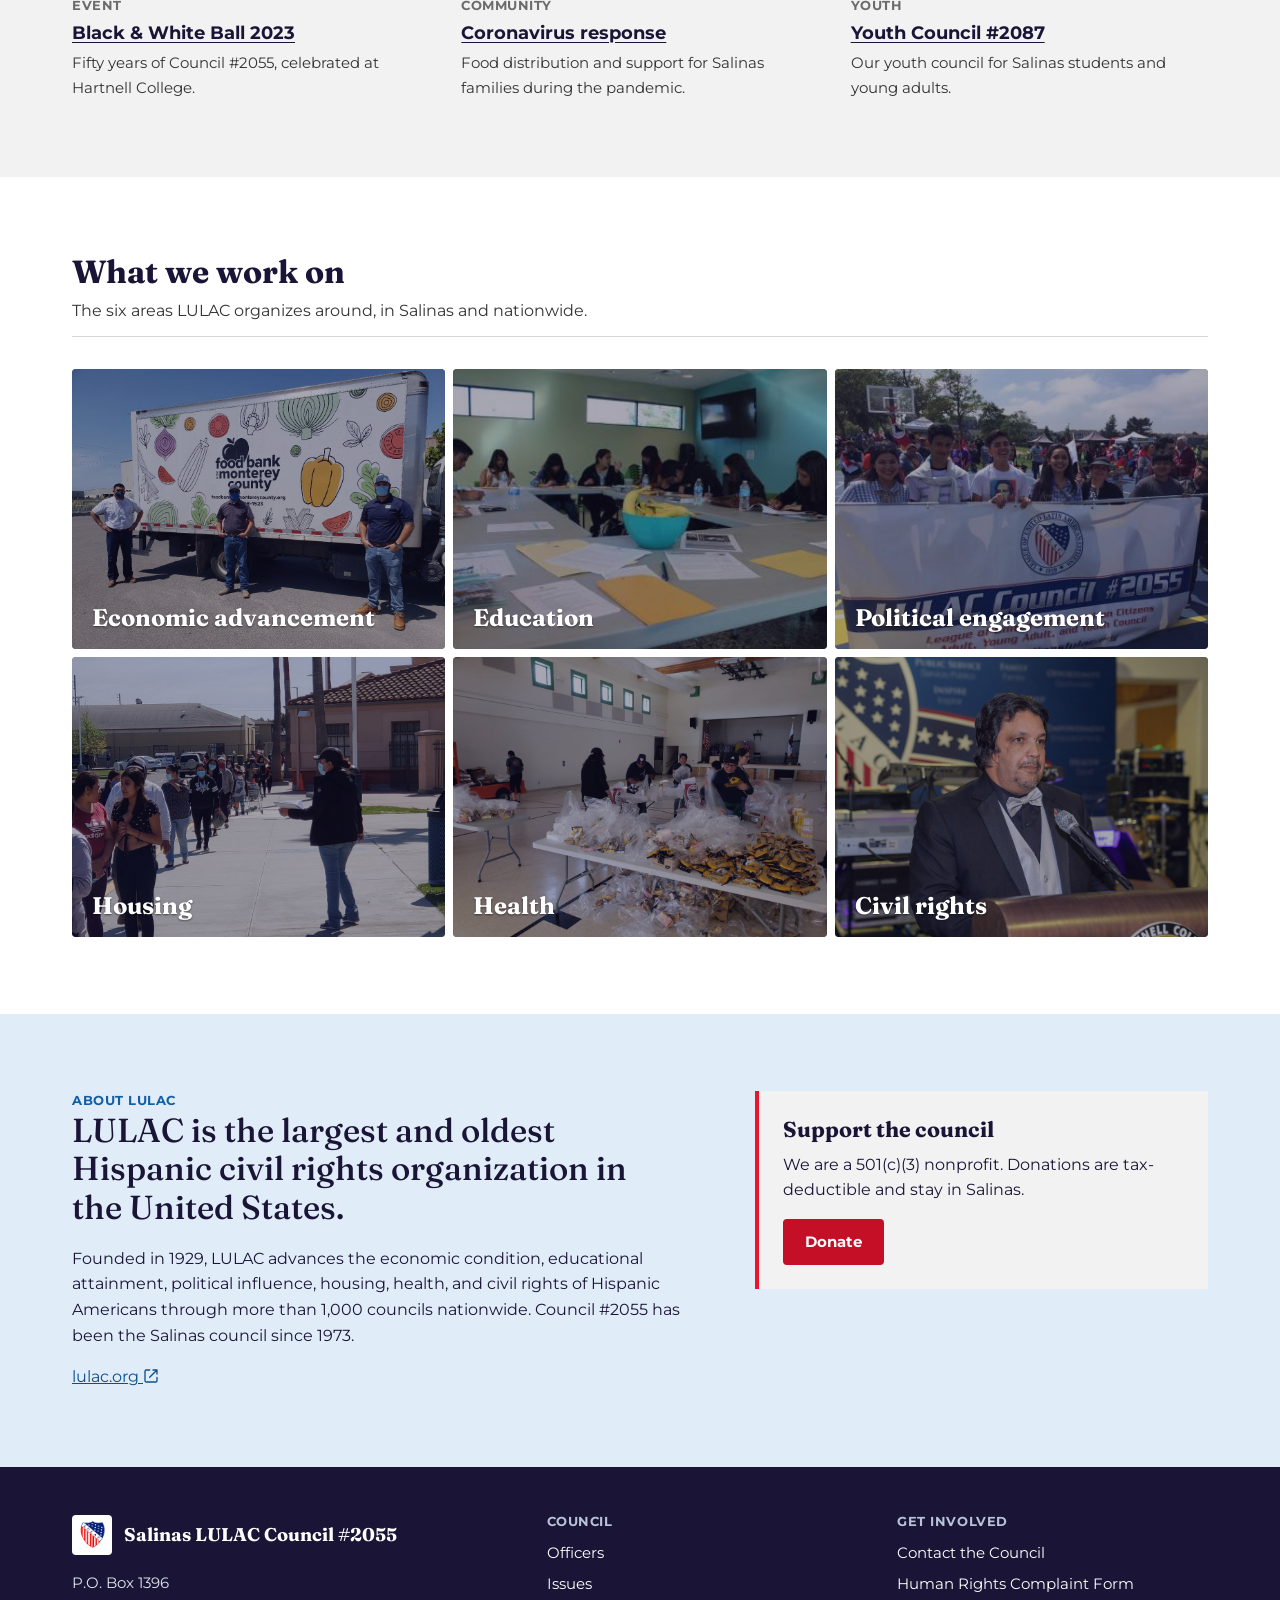
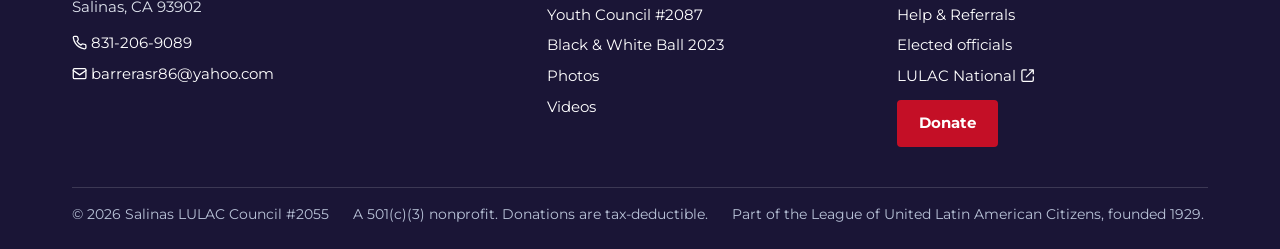
==== commit 00a6a70a: "Real alt text on galleries, heading order, and audit link fixes Every gallery photo now has a descri" ====
--- a/index.html
+++ b/index.html
@@ -67,11 +67,11 @@
         <a class="nav-link" href="photos.html">Photos</a>
         <a class="nav-link" href="contact.html">Contact</a>
         <div class="nav-dropdown" data-nav-dropdown>
-          <button class="nav-link nav-dropdown-toggle" type="button" aria-expanded="false" aria-haspopup="true" data-nav-dropdown-toggle>
+          <button class="nav-link nav-dropdown-toggle" type="button" aria-expanded="false" aria-haspopup="true" aria-controls="moreMenu" data-nav-dropdown-toggle>
             More
             <svg class="icon" viewBox="0 0 24 24" aria-hidden="true"><path d="m6 9 6 6 6-6"/></svg>
           </button>
-          <div class="nav-dropdown-menu" data-nav-dropdown-menu hidden>
+          <div class="nav-dropdown-menu" id="moreMenu" data-nav-dropdown-menu hidden>
             <a class="dropdown-link" href="youth.html">Youth Council</a>
             <a class="dropdown-link" href="politics.html">Politics</a>
             <a class="dropdown-link" href="sponsors-donors.html">Sponsors &amp; Donors</a>
@@ -231,7 +231,7 @@
           </ul>
         </div>
         <div class="footer-col">
-          <h4>Council</h4>
+          <h2>Council</h2>
           <ul>
             <li><a href="officers.html">Officers</a></li>
             <li><a href="issues.html">Issues</a></li>
@@ -242,7 +242,7 @@
           </ul>
         </div>
         <div class="footer-col">
-          <h4>Get involved</h4>
+          <h2>Get involved</h2>
           <ul>
             <li><a href="contact.html">Contact the Council</a></li>
             <li><a href="contact.html#complaint-form">Human Rights Complaint Form</a></li>
--- a/assets/css/style.css
+++ b/assets/css/style.css
@@ -281,7 +281,7 @@
 .footer-brand { display: flex; align-items: center; gap: .75rem; margin-bottom: 1rem; }
 .footer-brand img { width: 40px; height: 40px; background: var(--white); padding: 4px; border-radius: var(--radius); }
 .footer-brand strong { font-family: var(--font-display); font-size: 1.15rem; }
-.footer-col h4 { font-size: .8rem; letter-spacing: .04em; text-transform: uppercase; color: #b9c3d8; margin-bottom: .75rem; }
+.footer-col h2 { font-family: var(--font-body); font-size: .8rem; letter-spacing: .04em; text-transform: uppercase; color: #b9c3d8; margin-bottom: .75rem; }
 .footer-col p, .footer-col li { color: #dfe4ee; font-size: .95rem; }
 .footer-col li + li { margin-top: .4rem; }
 .footer-col a { color: var(--white); text-decoration: none; }
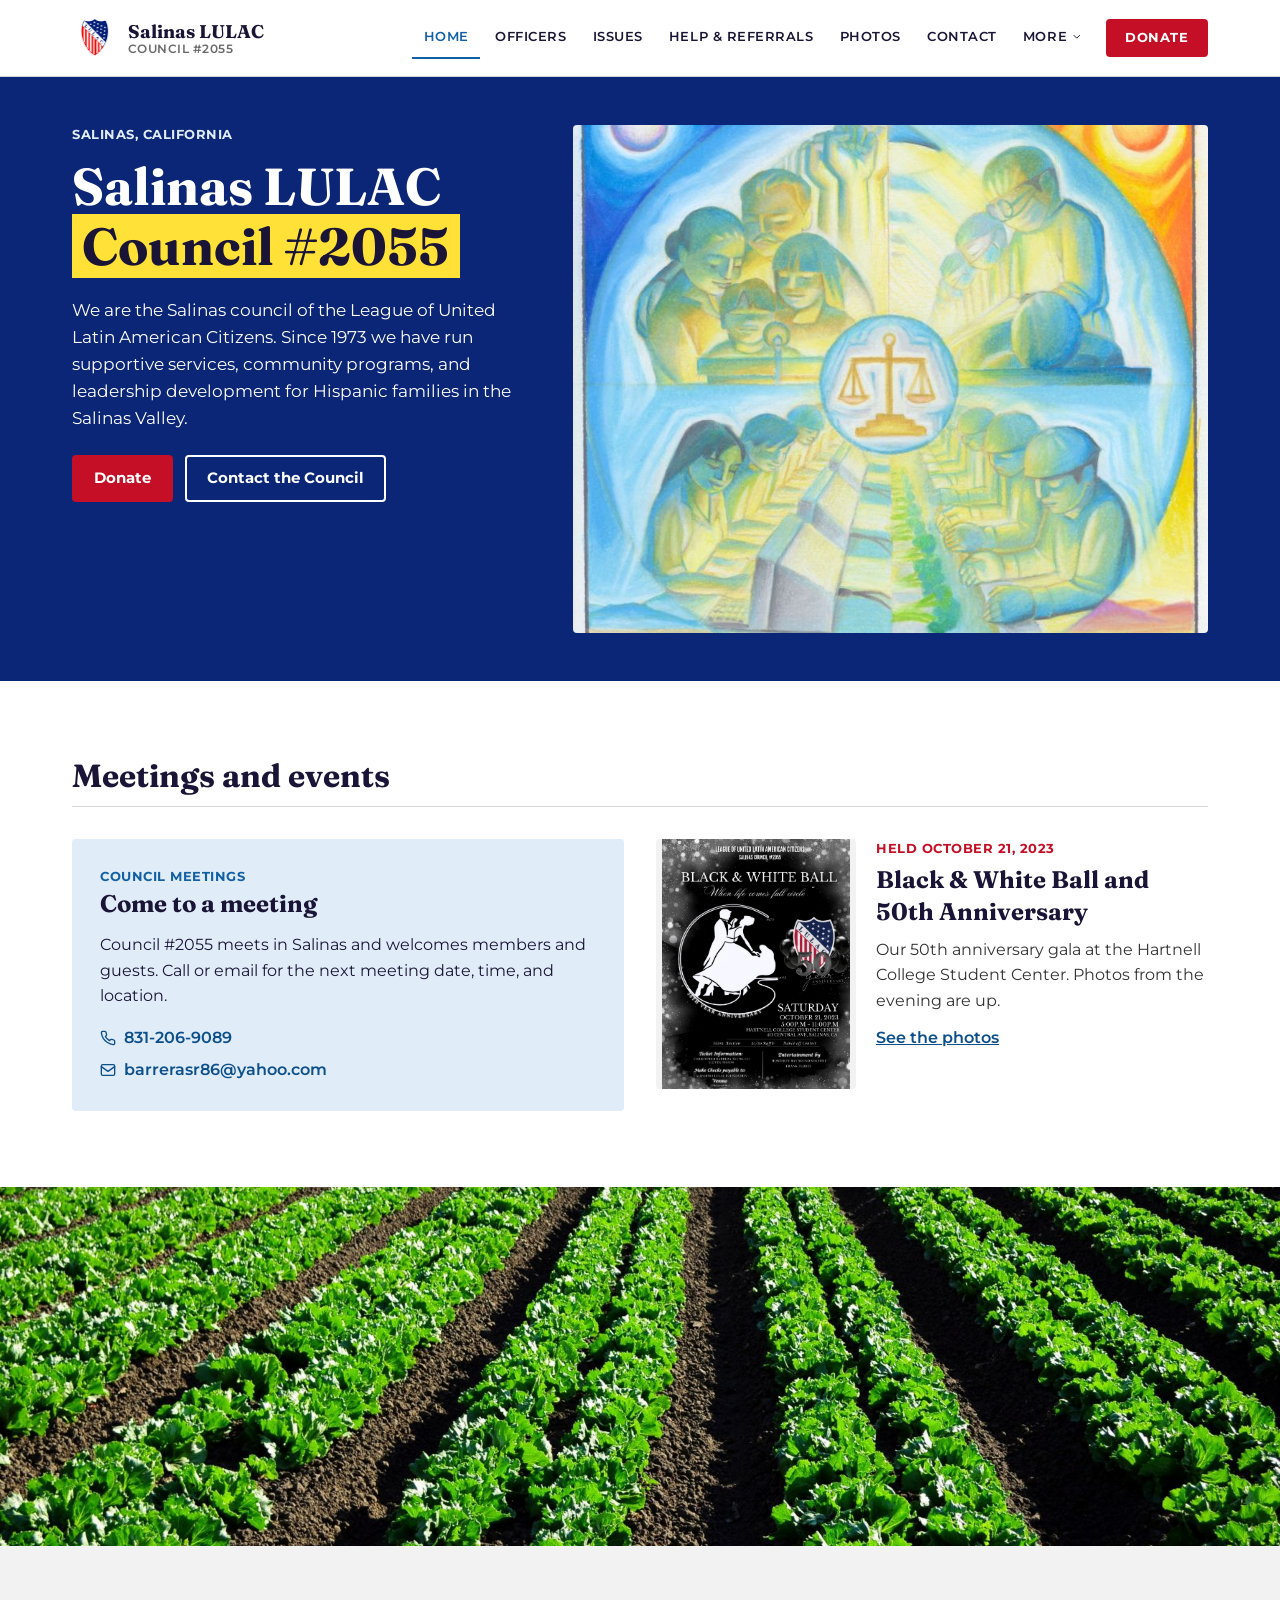
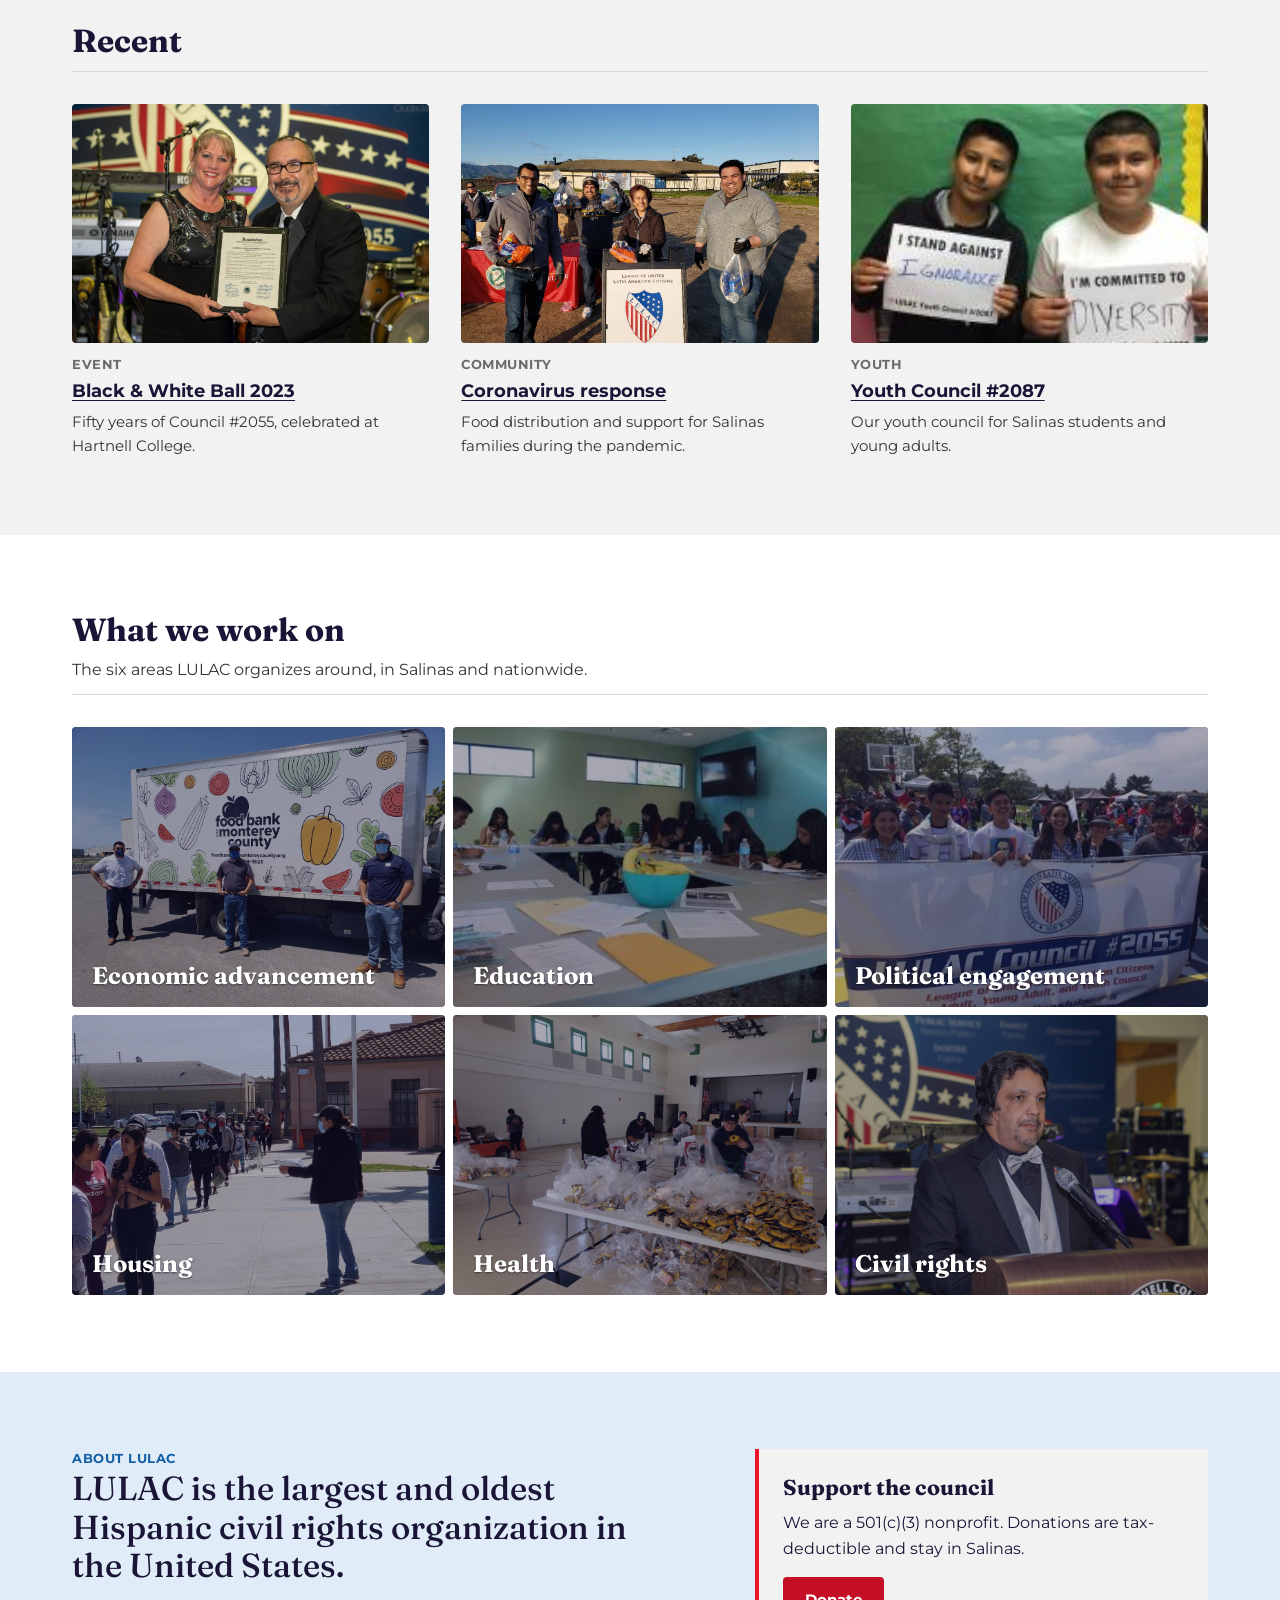
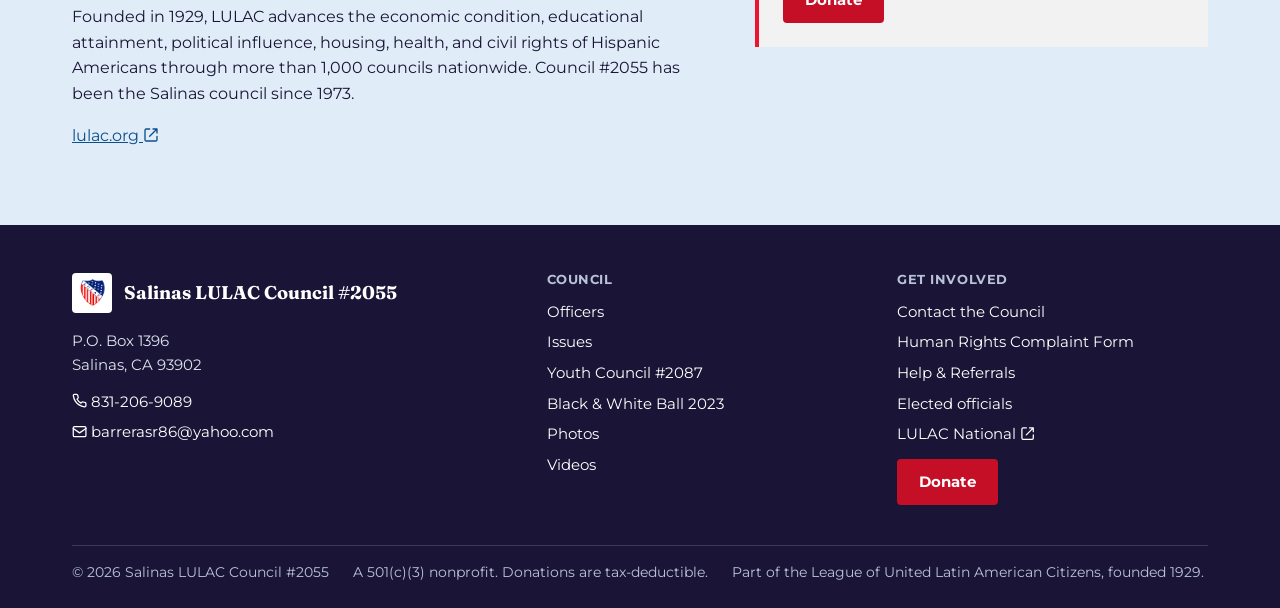
==== commit 6c4a6f18: "Add a field photo band to Home Full-width Salinas Valley row-crop photo between Meetings and Recent," ====
--- a/index.html
+++ b/index.html
@@ -152,6 +152,10 @@
       </div>
     </section>
 
+    <figure class="photo-band">
+      <img src="assets/img/salinas-fields.jpg" alt="Rows of lettuce in a Salinas Valley field with hills behind" width="1920" height="640" loading="lazy">
+    </figure>
+
     <section class="section section-gray" aria-labelledby="recentTitle">
       <div class="container">
         <div class="section-head">
--- a/assets/css/style.css
+++ b/assets/css/style.css
@@ -178,6 +178,11 @@
 .event-card p { margin-top: .5rem; color: var(--ink-soft); }
 .event-card a.more { display: inline-block; margin-top: .75rem; font-weight: 600; }
 
+/* Photo band */
+.photo-band { margin: 0; }
+.photo-band img { width: 100%; height: clamp(200px, 28vw, 380px); object-fit: cover; }
+.photo-band figcaption { padding: .5rem var(--gutter) 0; font-size: .85rem; color: var(--muted); }
+
 /* Recent row */
 .recent-grid { display: grid; grid-template-columns: repeat(3, minmax(0, 1fr)); gap: 2rem; }
 .recent-card img { width: 100%; aspect-ratio: 3 / 2; object-fit: cover; border-radius: var(--radius); }
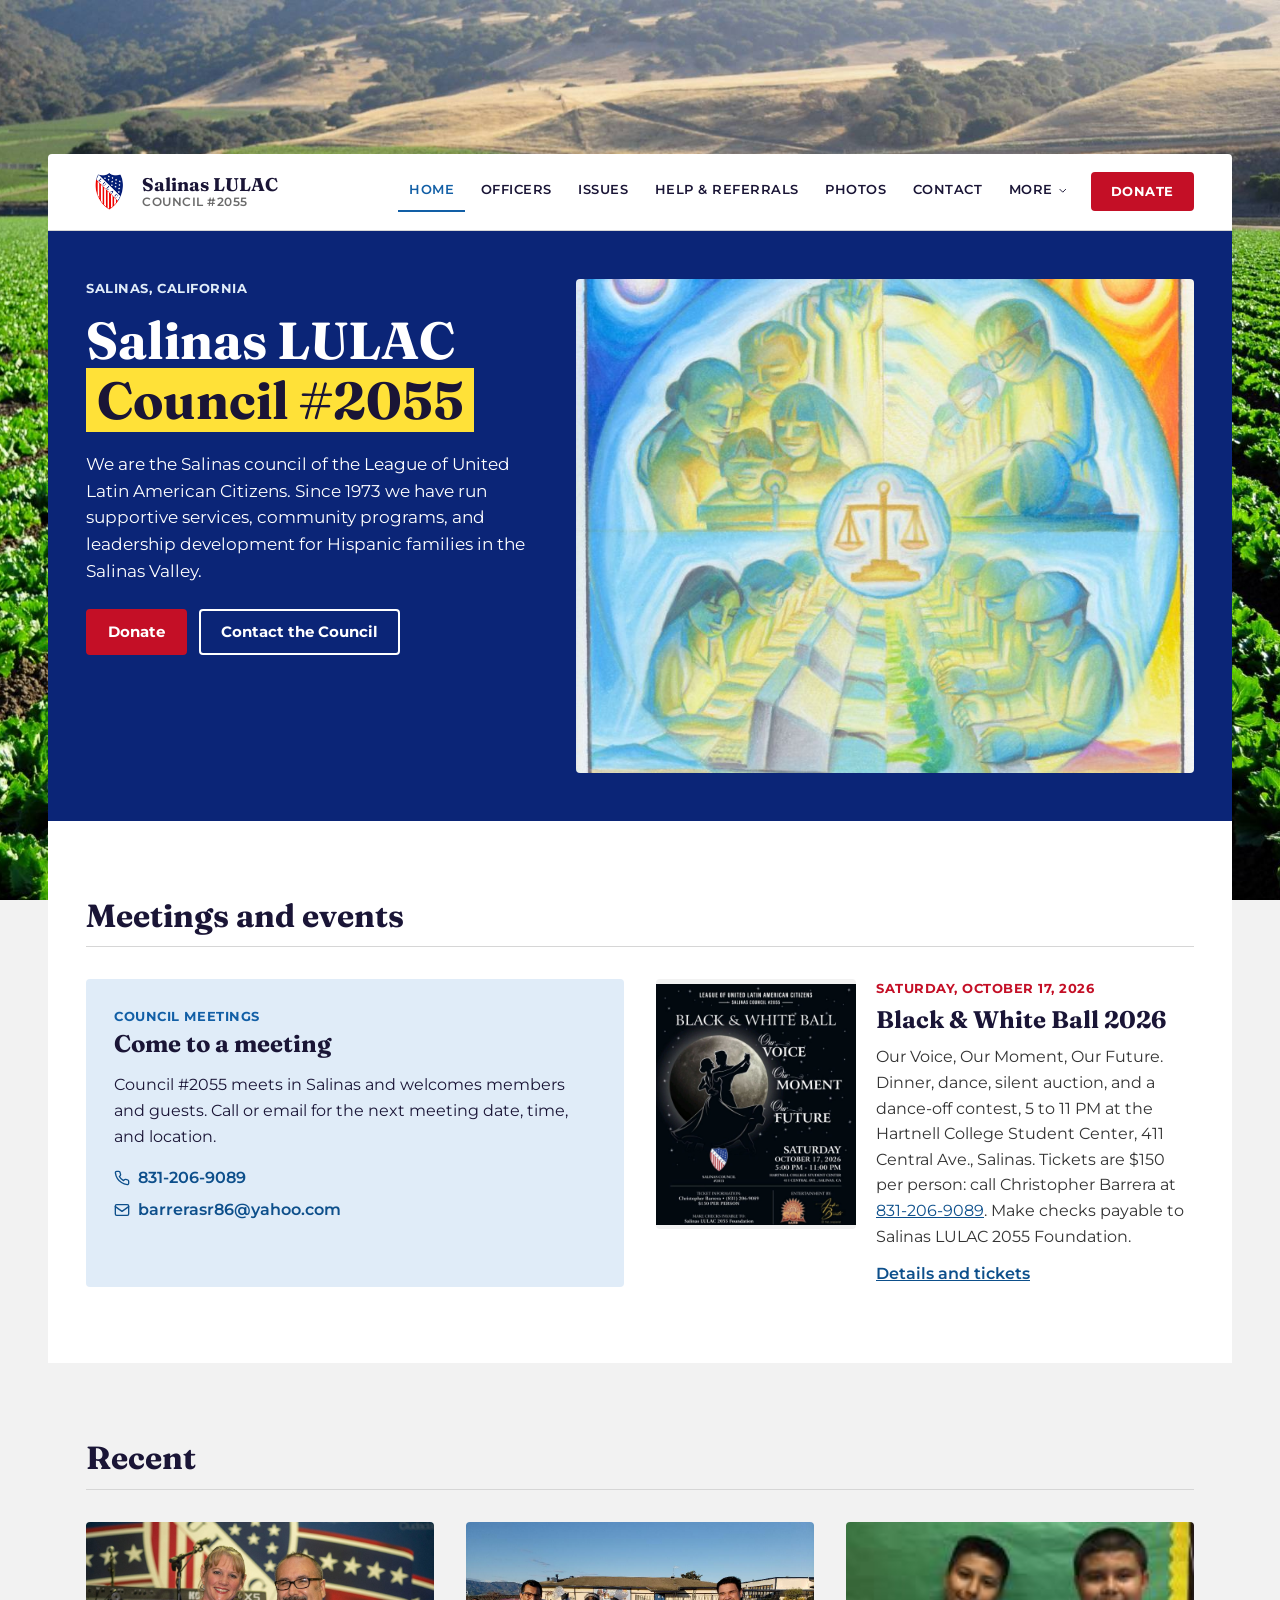
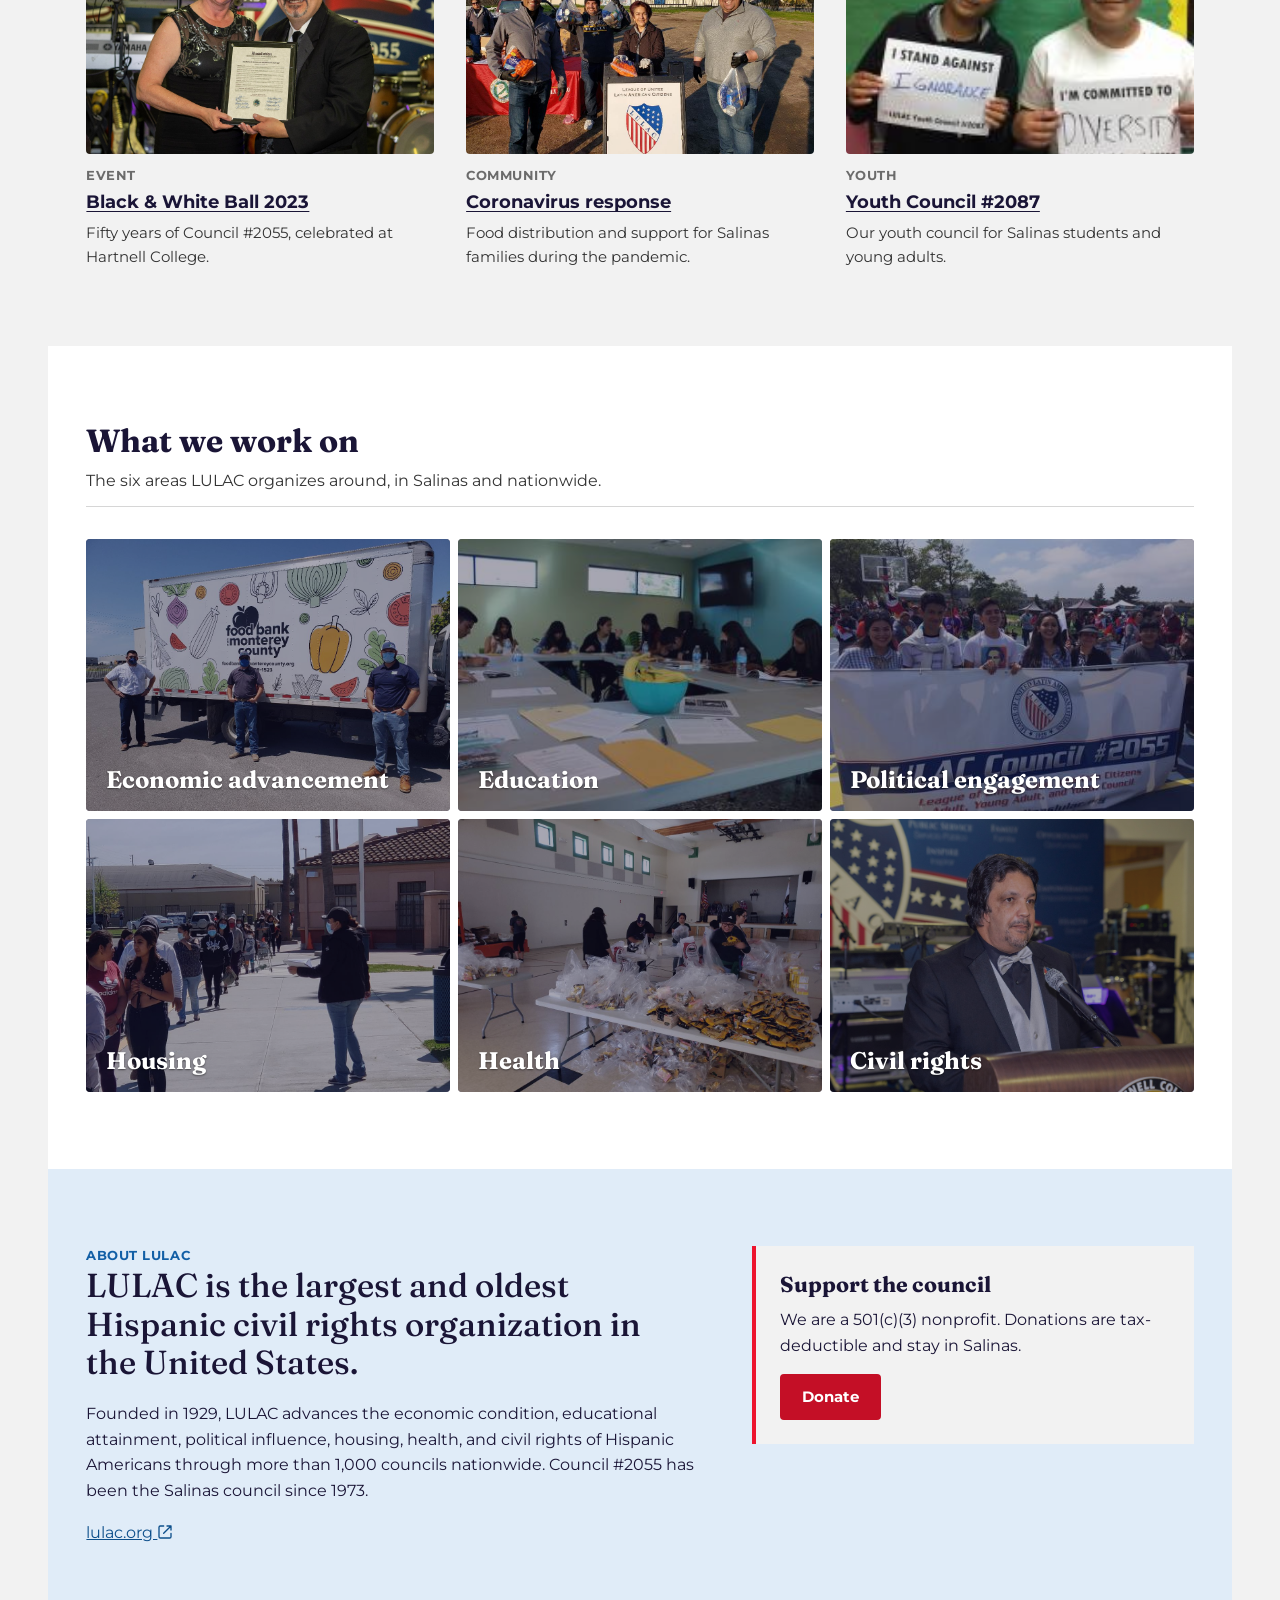
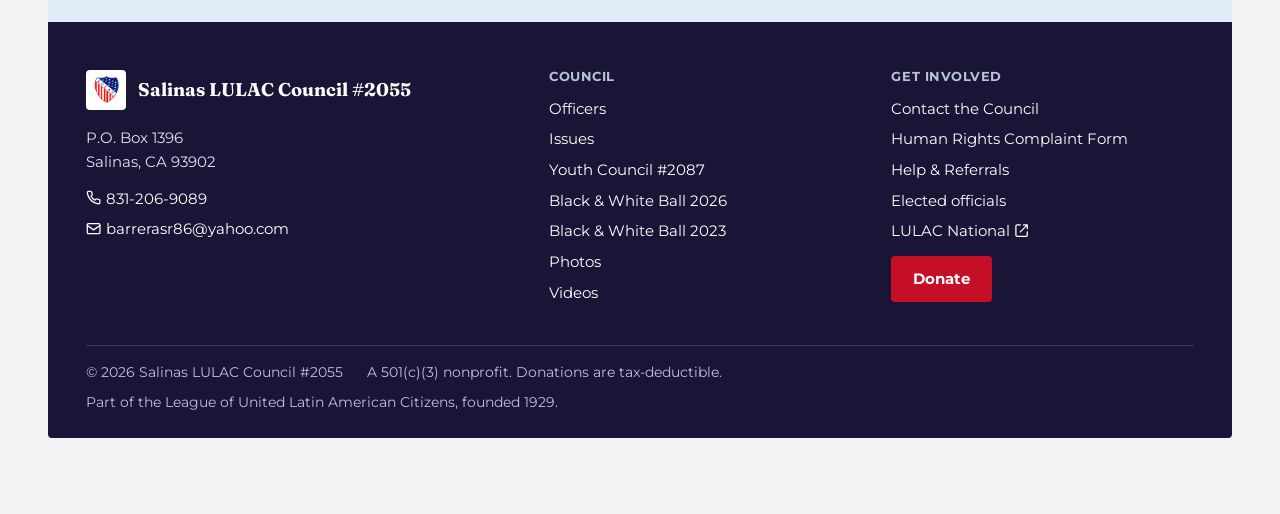
==== commit 4568ea4d: "Add Black & White Ball 2026 event page and homepage card From the flyer and silent auction link sent" ====
--- a/index.html
+++ b/index.html
@@ -75,6 +75,7 @@
             <a class="dropdown-link" href="youth.html">Youth Council</a>
             <a class="dropdown-link" href="politics.html">Politics</a>
             <a class="dropdown-link" href="sponsors-donors.html">Sponsors &amp; Donors</a>
+            <a class="dropdown-link" href="black-white-ball-2026.html">Black &amp; White Ball 2026</a>
             <a class="dropdown-link" href="black-white-ball-2023.html">Black &amp; White Ball 2023</a>
             <a class="dropdown-link" href="videos.html">Videos</a>
             <a class="dropdown-link" href="coronavirus-resources.html">Coronavirus Response</a>
@@ -98,6 +99,7 @@
         <a class="mobile-link" href="youth.html">Youth Council</a>
         <a class="mobile-link" href="politics.html">Politics</a>
         <a class="mobile-link" href="sponsors-donors.html">Sponsors &amp; Donors</a>
+        <a class="mobile-link" href="black-white-ball-2026.html">Black &amp; White Ball 2026</a>
         <a class="mobile-link" href="black-white-ball-2023.html">Black &amp; White Ball 2023</a>
         <a class="mobile-link" href="videos.html">Videos</a>
         <a class="mobile-link" href="coronavirus-resources.html">Coronavirus Response</a>
@@ -139,22 +141,21 @@
               <a href="mailto:barrerasr86@yahoo.com"><svg class="icon" viewBox="0 0 24 24" aria-hidden="true"><rect x="2" y="4" width="20" height="16" rx="2"/><path d="m2 7 10 7 10-7"/></svg> barrerasr86@yahoo.com</a>
             </div>
           </div>
+          <!-- Upcoming event. After October 17, 2026, replace this card or delete it. -->
           <article class="event-card">
-            <img src="assets/img/black-white-ball-hero.jpg" alt="Black and White Ball 2023 poster" loading="lazy">
+            <a href="assets/img/black-white-ball-2026-flyer.jpg">
+              <img src="assets/img/black-white-ball-2026-flyer.jpg" alt="Black and White Ball 2026 flyer" loading="lazy">
+            </a>
             <div>
-              <span class="label label-red">Held October 21, 2023</span>
-              <h3>Black &amp; White Ball and 50th Anniversary</h3>
-              <p>Our 50th anniversary gala at the Hartnell College Student Center. Photos from the evening are up.</p>
-              <a class="more" href="black-white-ball-2023.html">See the photos</a>
+              <span class="label label-red">Saturday, October 17, 2026</span>
+              <h3>Black &amp; White Ball 2026</h3>
+              <p>Our Voice, Our Moment, Our Future. Dinner, dance, silent auction, and a dance-off contest, 5 to 11 PM at the Hartnell College Student Center, 411 Central Ave., Salinas. Tickets are $150 per person: call Christopher Barrera at <a href="tel:+18312069089">831-206-9089</a>. Make checks payable to Salinas LULAC 2055 Foundation.</p>
+              <a class="more" href="black-white-ball-2026.html">Details and tickets</a>
             </div>
           </article>
         </div>
       </div>
     </section>
-
-    <figure class="photo-band">
-      <img src="assets/img/salinas-fields.jpg" alt="Rows of lettuce in a Salinas Valley field with hills behind" width="1920" height="640" loading="lazy">
-    </figure>
 
     <section class="section section-gray" aria-labelledby="recentTitle">
       <div class="container">
@@ -240,6 +241,7 @@
             <li><a href="officers.html">Officers</a></li>
             <li><a href="issues.html">Issues</a></li>
             <li><a href="youth.html">Youth Council #2087</a></li>
+            <li><a href="black-white-ball-2026.html">Black &amp; White Ball 2026</a></li>
             <li><a href="black-white-ball-2023.html">Black &amp; White Ball 2023</a></li>
             <li><a href="photos.html">Photos</a></li>
             <li><a href="videos.html">Videos</a></li>
--- a/assets/css/style.css
+++ b/assets/css/style.css
@@ -178,11 +178,6 @@
 .event-card p { margin-top: .5rem; color: var(--ink-soft); }
 .event-card a.more { display: inline-block; margin-top: .75rem; font-weight: 600; }
 
-/* Photo band */
-.photo-band { margin: 0; }
-.photo-band img { width: 100%; height: clamp(200px, 28vw, 380px); object-fit: cover; }
-.photo-band figcaption { padding: .5rem var(--gutter) 0; font-size: .85rem; color: var(--muted); }
-
 /* Recent row */
 .recent-grid { display: grid; grid-template-columns: repeat(3, minmax(0, 1fr)); gap: 2rem; }
 .recent-card img { width: 100%; aspect-ratio: 3 / 2; object-fit: cover; border-radius: var(--radius); }
@@ -324,3 +319,55 @@
   .photo-grid { grid-template-columns: repeat(2, minmax(0, 1fr)); gap: .5rem; }
   .pullquote { max-width: none; }
 }
+
+/* Field background and content sheet */
+:root {
+  --sheet-gap: clamp(0px, 4vw, 3rem);
+}
+
+body {
+  background: var(--surface-gray);
+  padding-top: clamp(72px, 12vw, 200px);
+  padding-bottom: clamp(48px, 6vw, 120px);
+}
+
+body::before {
+  content: "";
+  position: fixed;
+  inset: 0;
+  z-index: -1;
+  background: #2c4a1f url("../img/salinas-bg.jpg") center / cover no-repeat;
+}
+
+.site-header,
+main,
+.site-footer {
+  width: min(100% - 2 * var(--sheet-gap), 1260px);
+  margin-inline: auto;
+}
+
+.site-header,
+main {
+  background: var(--white);
+}
+
+.site-header {
+  border-radius: var(--radius) var(--radius) 0 0;
+}
+
+.site-footer {
+  border-radius: 0 0 var(--radius) var(--radius);
+}
+
+.site-header .container,
+main .container,
+.site-footer .container {
+  max-width: 100%;
+  padding: 0 clamp(1rem, 3vw, 2.5rem);
+}
+
+@media (max-width: 640px) {
+  :root {
+    --sheet-gap: 0px;
+  }
+}
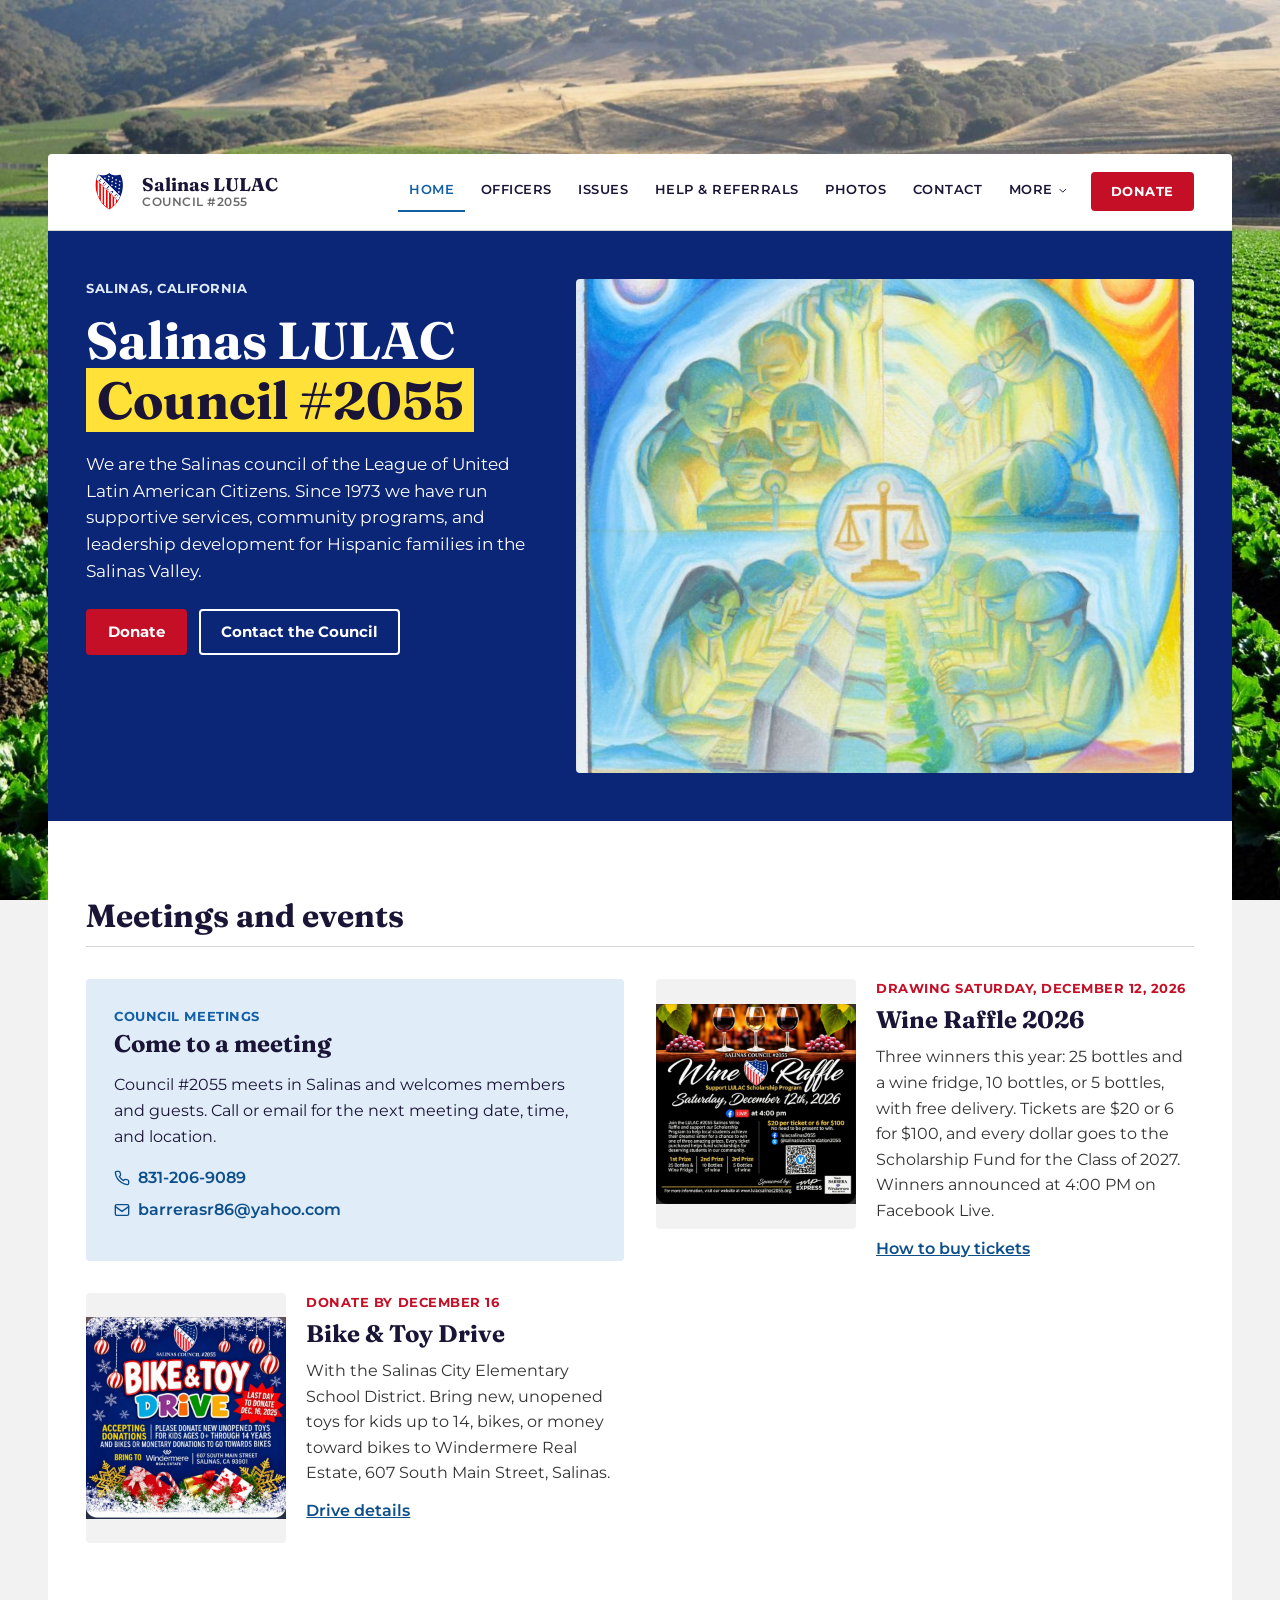
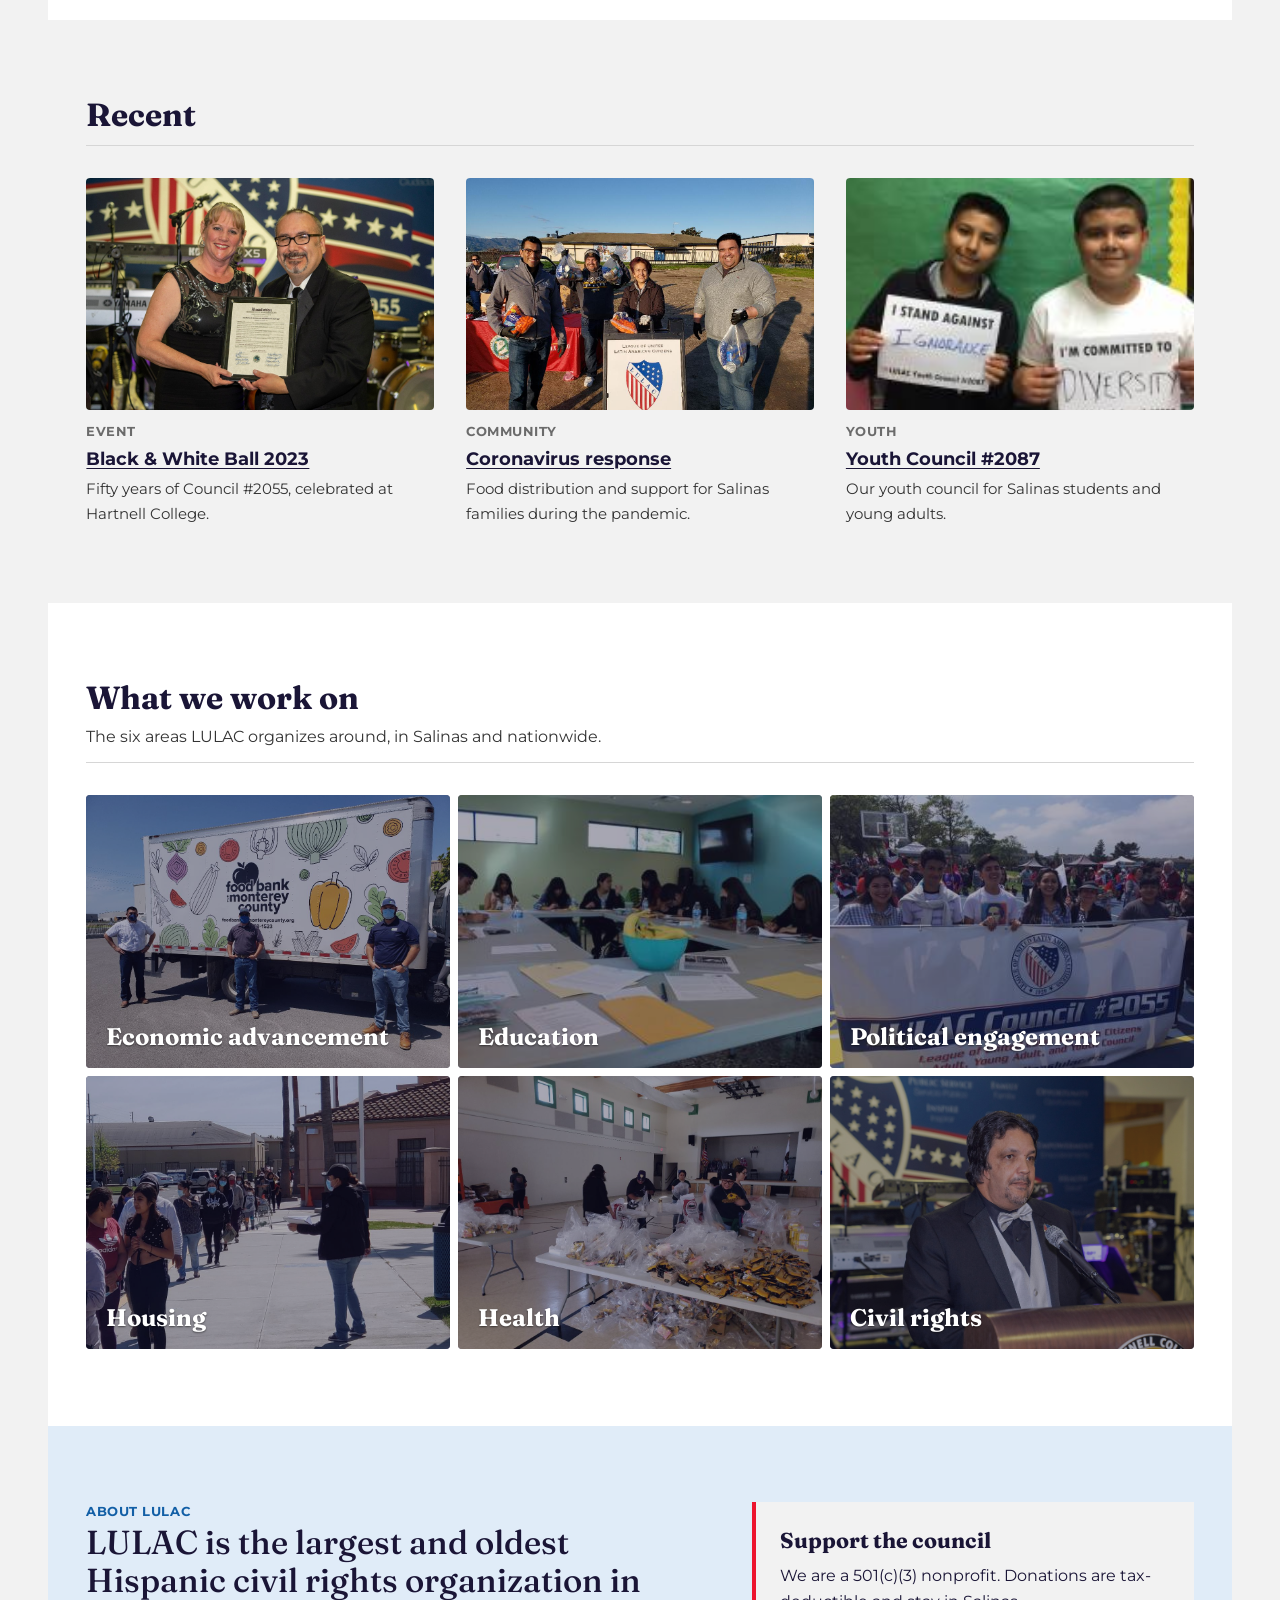
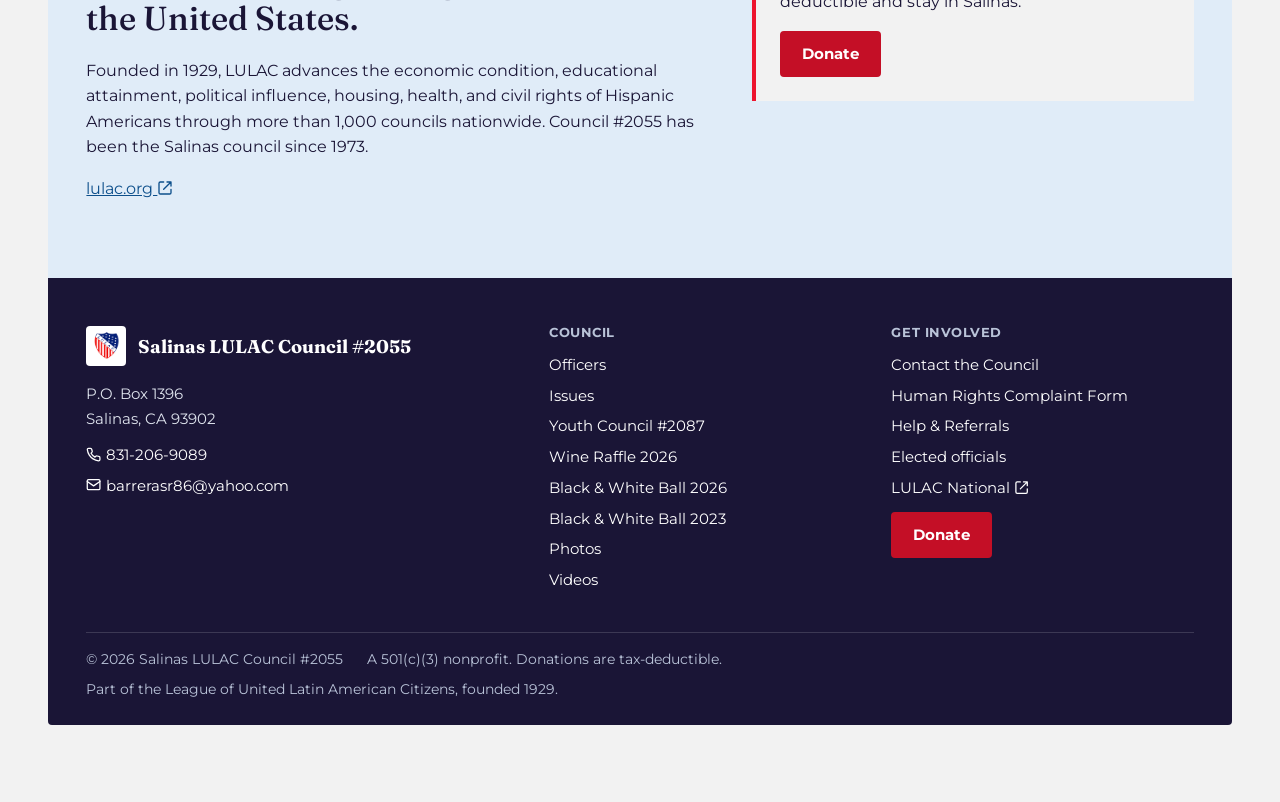
==== commit f9b355e1: "Add Wine Raffle 2026 page with Bike & Toy Drive, swap homepage event cards New wine-raffle-2026.html" ====
--- a/index.html
+++ b/index.html
@@ -12,7 +12,10 @@
   <meta property="og:title" content="Salinas LULAC Council #2055">
   <meta property="og:description" content="Salinas LULAC Council #2055 is the Salinas, California council of the League of United Latin American Citizens, serving Hispanic families since 1973.">
   <meta property="og:url" content="https://lulacsalinas2055.org/">
-  <meta property="og:image" content="https://lulacsalinas2055.org/assets/img/hero-photo.jpg">
+  <meta property="og:image" content="https://lulacsalinas2055.org/assets/img/og-image.jpg">
+  <meta property="og:image:width" content="1200">
+  <meta property="og:image:height" content="630">
+  <meta property="og:image:alt" content="Salinas LULAC Council #2055, serving Hispanic families in the Salinas Valley since 1973">
   <meta name="twitter:card" content="summary_large_image">
   <meta name="theme-color" content="#0b2577">
   <link rel="icon" href="assets/img/lulac-logo.png" type="image/png">
@@ -75,6 +78,7 @@
             <a class="dropdown-link" href="youth.html">Youth Council</a>
             <a class="dropdown-link" href="politics.html">Politics</a>
             <a class="dropdown-link" href="sponsors-donors.html">Sponsors &amp; Donors</a>
+            <a class="dropdown-link" href="wine-raffle-2026.html">Wine Raffle 2026</a>
             <a class="dropdown-link" href="black-white-ball-2026.html">Black &amp; White Ball 2026</a>
             <a class="dropdown-link" href="black-white-ball-2023.html">Black &amp; White Ball 2023</a>
             <a class="dropdown-link" href="videos.html">Videos</a>
@@ -99,6 +103,7 @@
         <a class="mobile-link" href="youth.html">Youth Council</a>
         <a class="mobile-link" href="politics.html">Politics</a>
         <a class="mobile-link" href="sponsors-donors.html">Sponsors &amp; Donors</a>
+        <a class="mobile-link" href="wine-raffle-2026.html">Wine Raffle 2026</a>
         <a class="mobile-link" href="black-white-ball-2026.html">Black &amp; White Ball 2026</a>
         <a class="mobile-link" href="black-white-ball-2023.html">Black &amp; White Ball 2023</a>
         <a class="mobile-link" href="videos.html">Videos</a>
@@ -141,16 +146,27 @@
               <a href="mailto:barrerasr86@yahoo.com"><svg class="icon" viewBox="0 0 24 24" aria-hidden="true"><rect x="2" y="4" width="20" height="16" rx="2"/><path d="m2 7 10 7 10-7"/></svg> barrerasr86@yahoo.com</a>
             </div>
           </div>
-          <!-- Upcoming event. After October 17, 2026, replace this card or delete it. -->
+          <!-- Upcoming events. After December 16, 2026, replace these cards or delete them. -->
           <article class="event-card">
-            <a href="assets/img/black-white-ball-2026-flyer.jpg">
-              <img src="assets/img/black-white-ball-2026-flyer.jpg" alt="Black and White Ball 2026 flyer" loading="lazy">
+            <a href="wine-raffle-2026.html">
+              <img src="assets/img/wine-raffle-2026-flyer.jpg" alt="Wine Raffle 2026 flyer" loading="lazy">
             </a>
             <div>
-              <span class="label label-red">Saturday, October 17, 2026</span>
-              <h3>Black &amp; White Ball 2026</h3>
-              <p>Our Voice, Our Moment, Our Future. Dinner, dance, silent auction, and a dance-off contest, 5 to 11 PM at the Hartnell College Student Center, 411 Central Ave., Salinas. Tickets are $150 per person: call Christopher Barrera at <a href="tel:+18312069089">831-206-9089</a>. Make checks payable to Salinas LULAC 2055 Foundation.</p>
-              <a class="more" href="black-white-ball-2026.html">Details and tickets</a>
+              <span class="label label-red">Drawing Saturday, December 12, 2026</span>
+              <h3>Wine Raffle 2026</h3>
+              <p>Three winners this year: 25 bottles and a wine fridge, 10 bottles, or 5 bottles, with free delivery. Tickets are $20 or 6 for $100, and every dollar goes to the Scholarship Fund for the Class of 2027. Winners announced at 4:00 PM on Facebook Live.</p>
+              <a class="more" href="wine-raffle-2026.html">How to buy tickets</a>
+            </div>
+          </article>
+          <article class="event-card">
+            <a href="wine-raffle-2026.html#bike-toy-drive">
+              <img src="assets/img/bike-toy-drive-2026-flyer.jpg" alt="Bike and Toy Drive flyer" loading="lazy">
+            </a>
+            <div>
+              <span class="label label-red">Donate by December 16</span>
+              <h3>Bike &amp; Toy Drive</h3>
+              <p>With the Salinas City Elementary School District. Bring new, unopened toys for kids up to 14, bikes, or money toward bikes to Windermere Real Estate, 607 South Main Street, Salinas.</p>
+              <a class="more" href="wine-raffle-2026.html#bike-toy-drive">Drive details</a>
             </div>
           </article>
         </div>
@@ -241,6 +257,7 @@
             <li><a href="officers.html">Officers</a></li>
             <li><a href="issues.html">Issues</a></li>
             <li><a href="youth.html">Youth Council #2087</a></li>
+            <li><a href="wine-raffle-2026.html">Wine Raffle 2026</a></li>
             <li><a href="black-white-ball-2026.html">Black &amp; White Ball 2026</a></li>
             <li><a href="black-white-ball-2023.html">Black &amp; White Ball 2023</a></li>
             <li><a href="photos.html">Photos</a></li>
--- a/assets/css/style.css
+++ b/assets/css/style.css
@@ -272,7 +272,7 @@
 
 /* Video */
 .video-box { max-width: 900px; }
-.video-box video { width: 100%; aspect-ratio: 16 / 9; background: #000; border-radius: var(--radius); }
+.video-box iframe { display: block; width: 100%; aspect-ratio: 16 / 9; border: 0; background: #000; border-radius: var(--radius); }
 .video-box p { margin-top: 1rem; max-width: 68ch; }
 
 /* Footer */
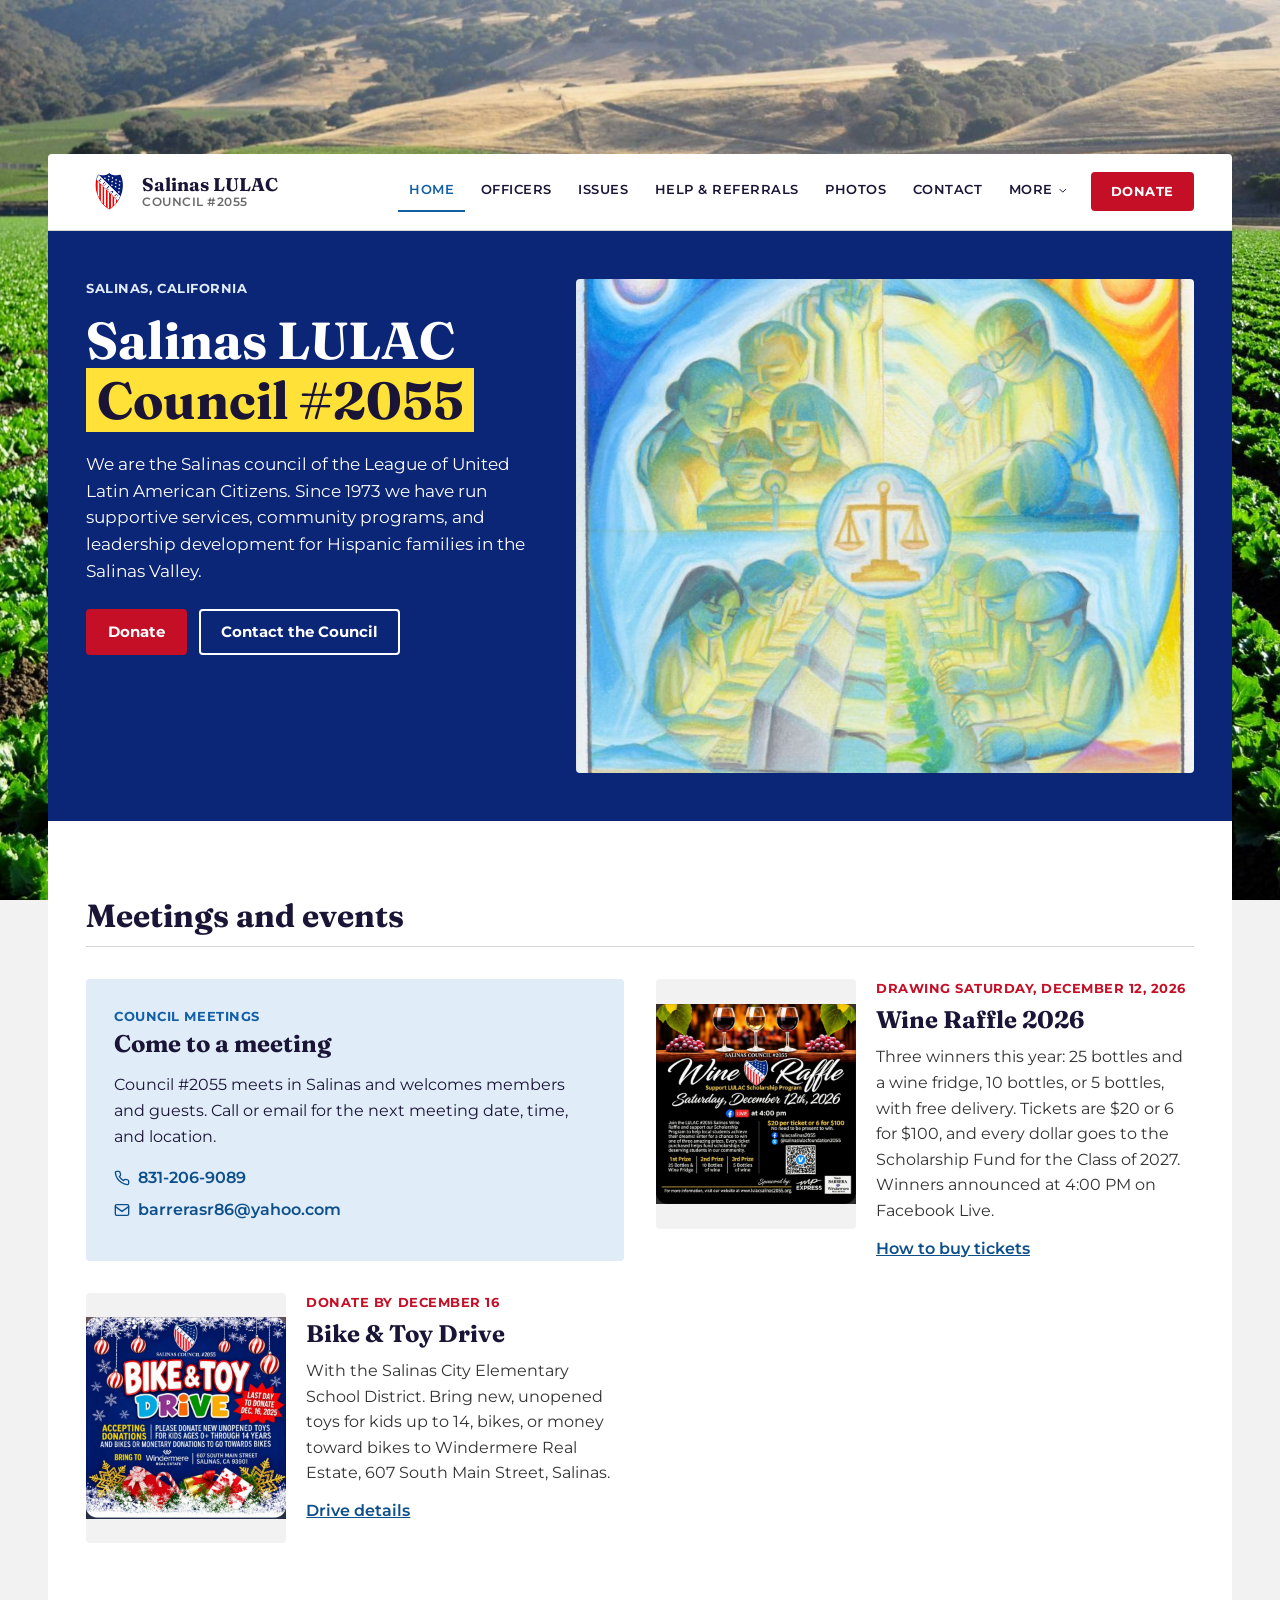
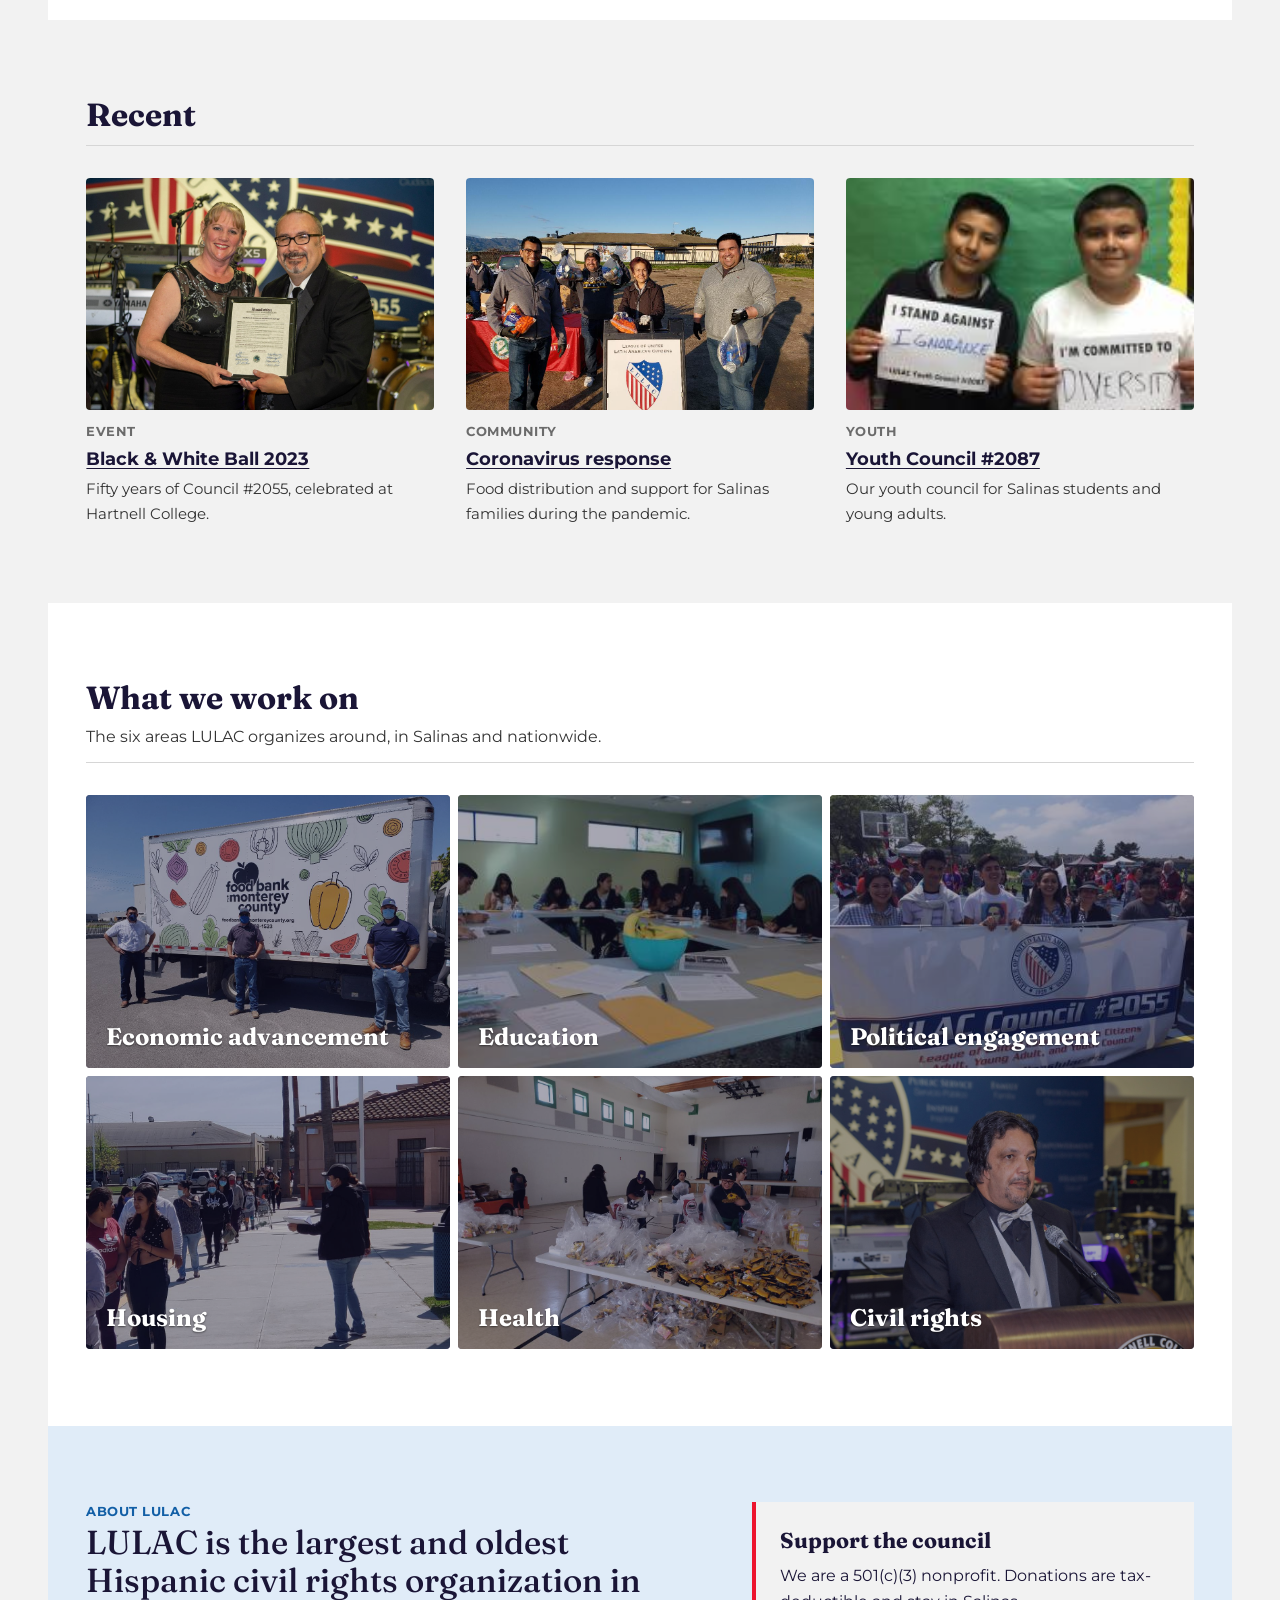
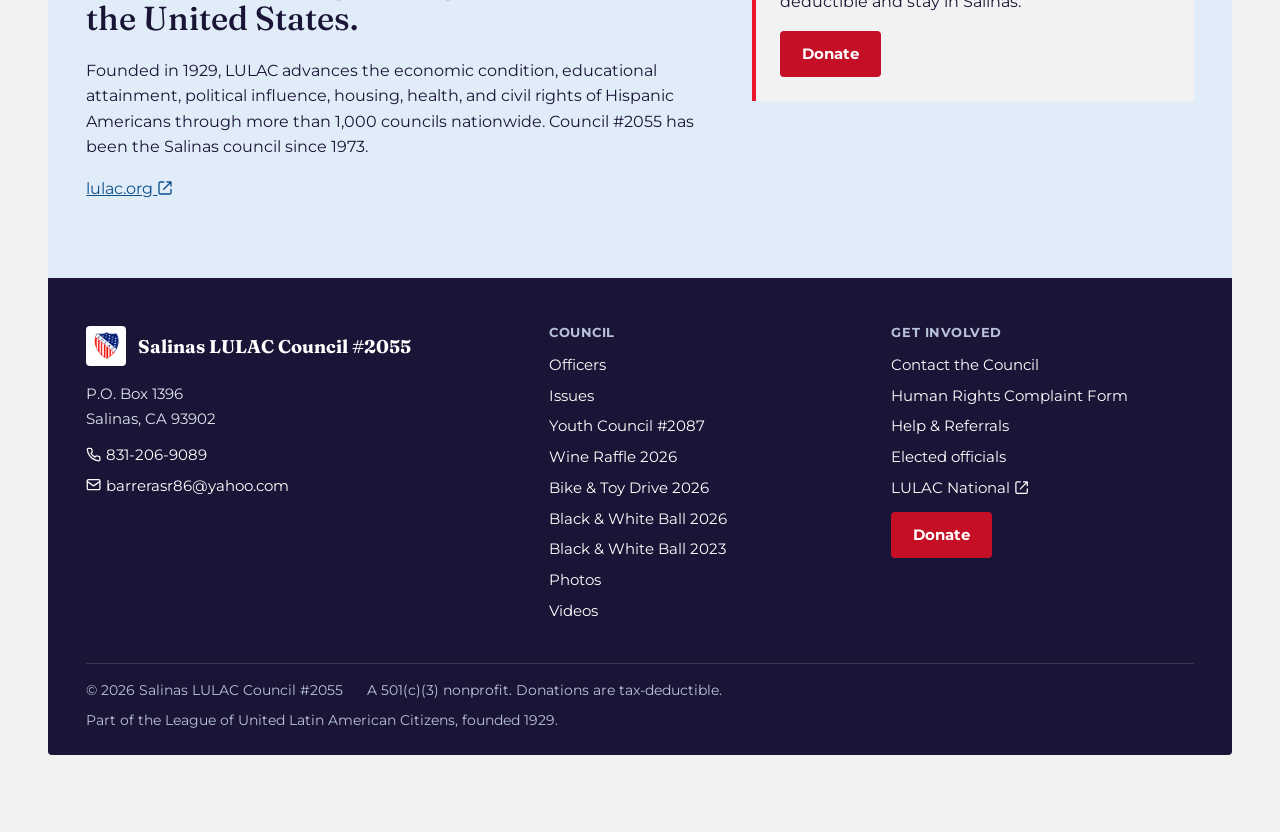
==== commit 595f3c27: "Give the Bike & Toy Drive its own page; add OG cards for both events bike-toy-drive-2026.html replac" ====
--- a/index.html
+++ b/index.html
@@ -79,6 +79,7 @@
             <a class="dropdown-link" href="politics.html">Politics</a>
             <a class="dropdown-link" href="sponsors-donors.html">Sponsors &amp; Donors</a>
             <a class="dropdown-link" href="wine-raffle-2026.html">Wine Raffle 2026</a>
+            <a class="dropdown-link" href="bike-toy-drive-2026.html">Bike &amp; Toy Drive 2026</a>
             <a class="dropdown-link" href="black-white-ball-2026.html">Black &amp; White Ball 2026</a>
             <a class="dropdown-link" href="black-white-ball-2023.html">Black &amp; White Ball 2023</a>
             <a class="dropdown-link" href="videos.html">Videos</a>
@@ -104,6 +105,7 @@
         <a class="mobile-link" href="politics.html">Politics</a>
         <a class="mobile-link" href="sponsors-donors.html">Sponsors &amp; Donors</a>
         <a class="mobile-link" href="wine-raffle-2026.html">Wine Raffle 2026</a>
+        <a class="mobile-link" href="bike-toy-drive-2026.html">Bike &amp; Toy Drive 2026</a>
         <a class="mobile-link" href="black-white-ball-2026.html">Black &amp; White Ball 2026</a>
         <a class="mobile-link" href="black-white-ball-2023.html">Black &amp; White Ball 2023</a>
         <a class="mobile-link" href="videos.html">Videos</a>
@@ -159,14 +161,14 @@
             </div>
           </article>
           <article class="event-card">
-            <a href="wine-raffle-2026.html#bike-toy-drive">
+            <a href="bike-toy-drive-2026.html">
               <img src="assets/img/bike-toy-drive-2026-flyer.jpg" alt="Bike and Toy Drive flyer" loading="lazy">
             </a>
             <div>
               <span class="label label-red">Donate by December 16</span>
               <h3>Bike &amp; Toy Drive</h3>
               <p>With the Salinas City Elementary School District. Bring new, unopened toys for kids up to 14, bikes, or money toward bikes to Windermere Real Estate, 607 South Main Street, Salinas.</p>
-              <a class="more" href="wine-raffle-2026.html#bike-toy-drive">Drive details</a>
+              <a class="more" href="bike-toy-drive-2026.html">Drive details</a>
             </div>
           </article>
         </div>
@@ -258,6 +260,7 @@
             <li><a href="issues.html">Issues</a></li>
             <li><a href="youth.html">Youth Council #2087</a></li>
             <li><a href="wine-raffle-2026.html">Wine Raffle 2026</a></li>
+            <li><a href="bike-toy-drive-2026.html">Bike &amp; Toy Drive 2026</a></li>
             <li><a href="black-white-ball-2026.html">Black &amp; White Ball 2026</a></li>
             <li><a href="black-white-ball-2023.html">Black &amp; White Ball 2023</a></li>
             <li><a href="photos.html">Photos</a></li>
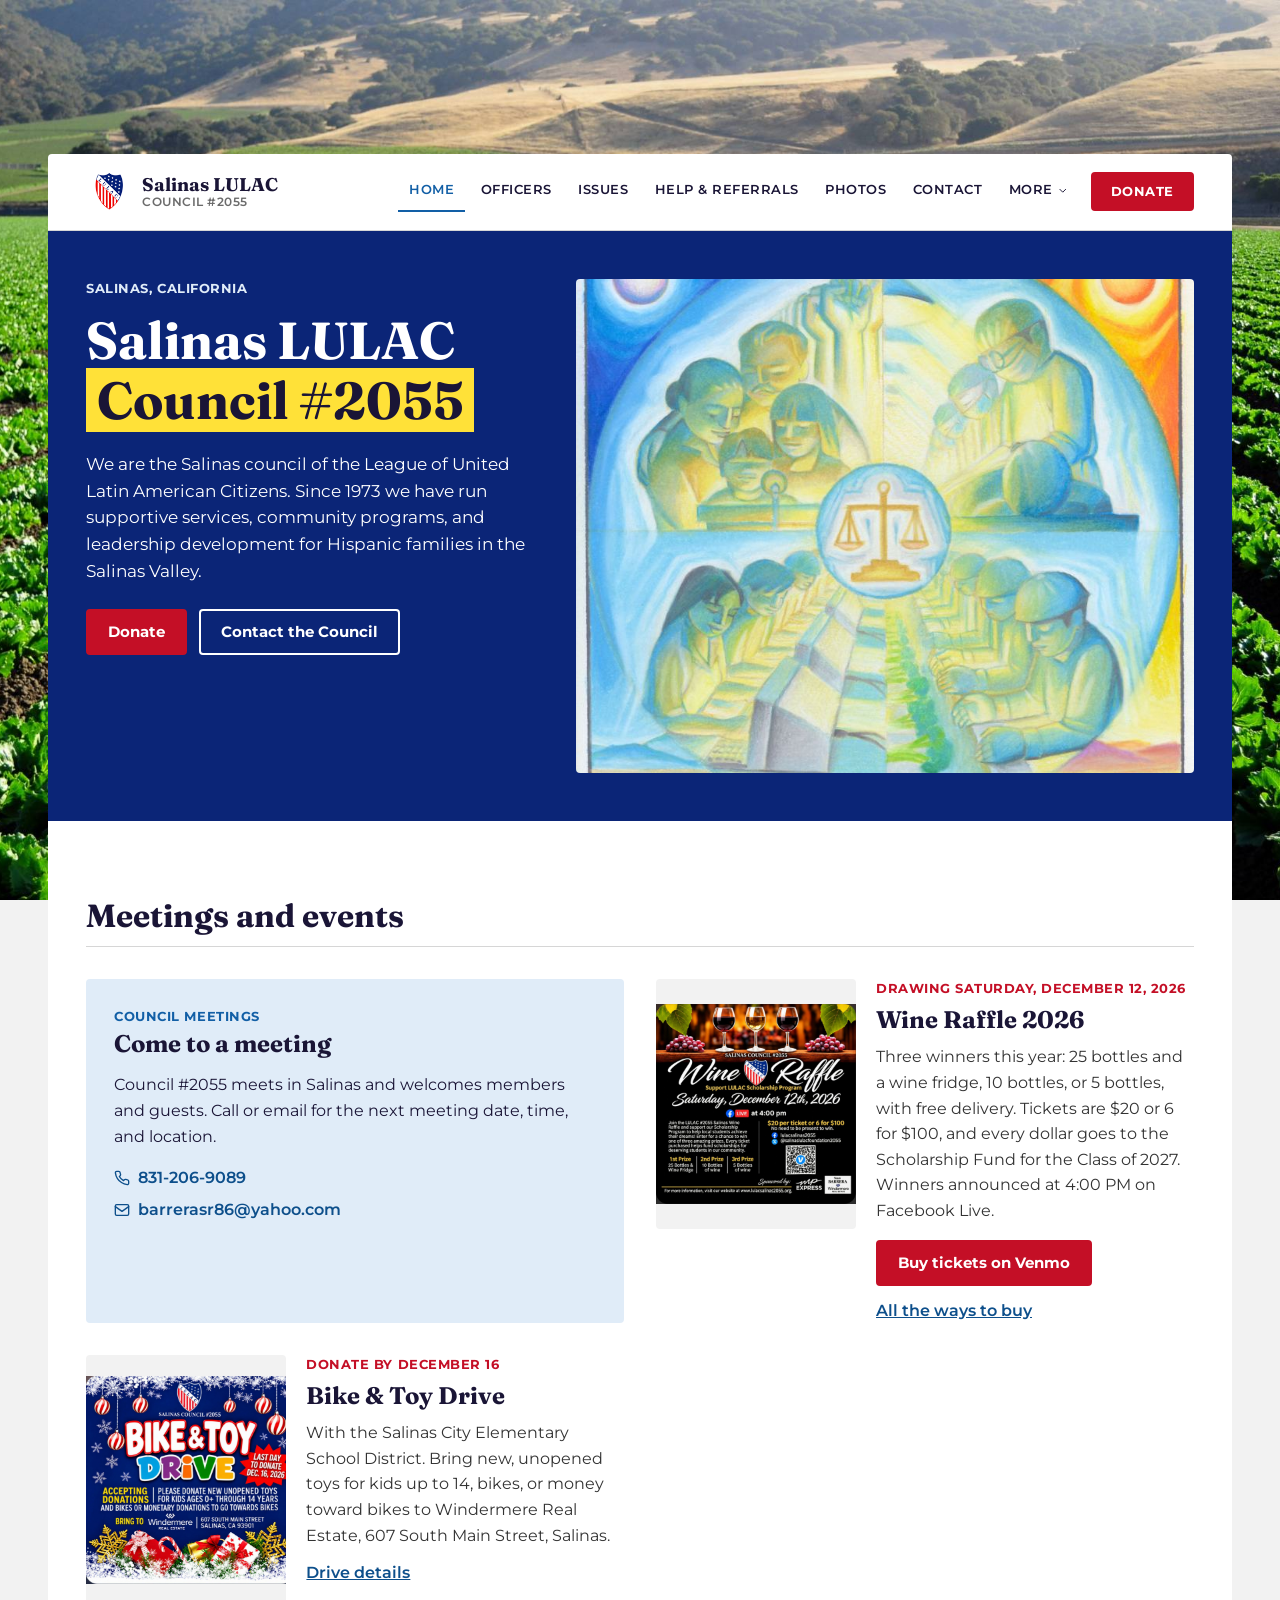
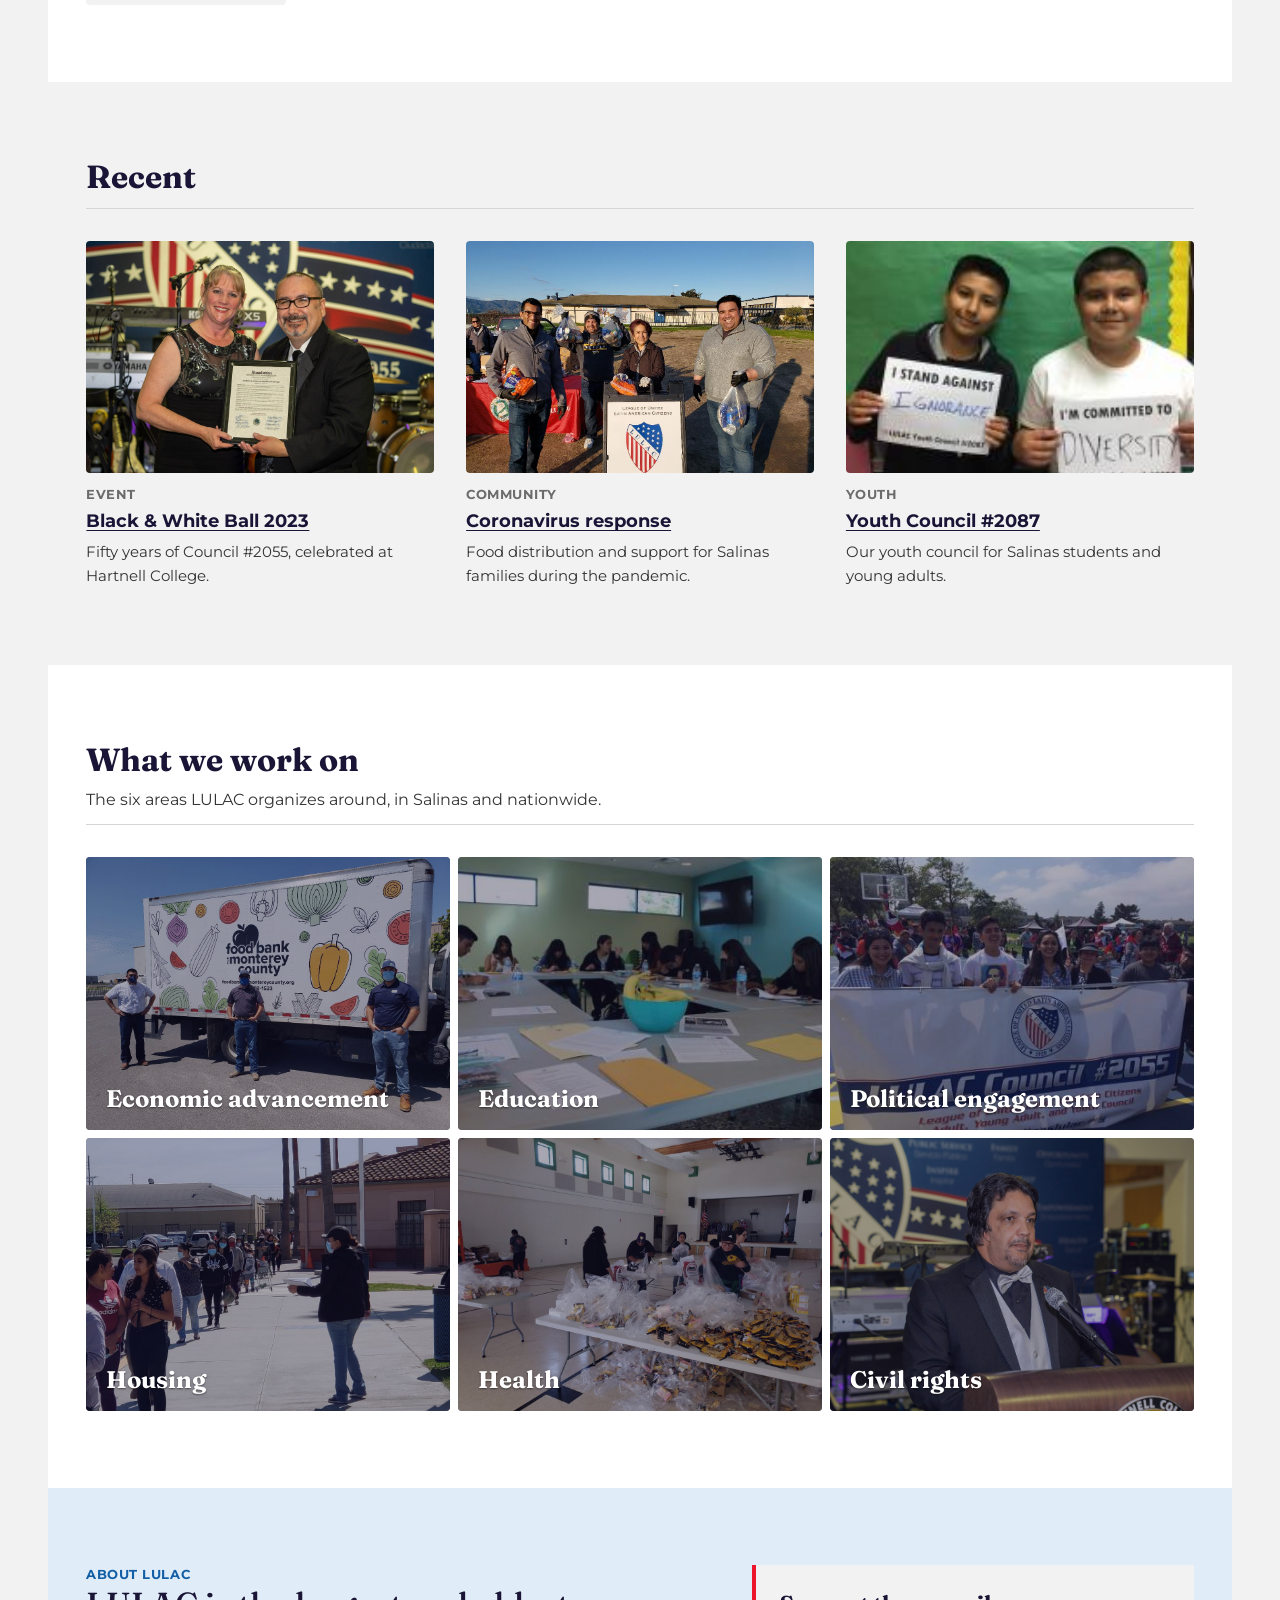
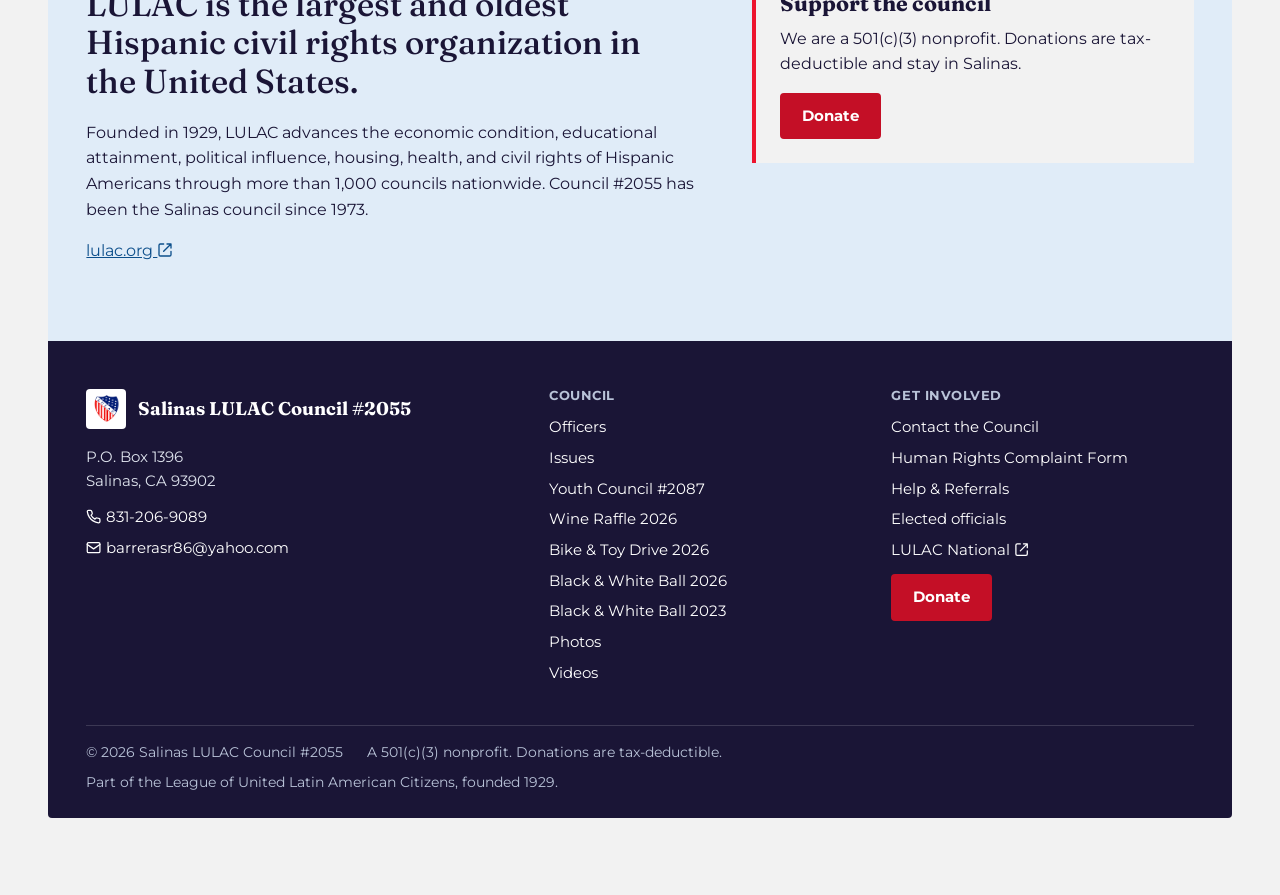
==== commit 26add6c1: "Add a Buy on Venmo box to the Wine Raffle page and homepage card One-tap Venmo buttons for 1 ticket " ====
--- a/index.html
+++ b/index.html
@@ -157,7 +157,10 @@
               <span class="label label-red">Drawing Saturday, December 12, 2026</span>
               <h3>Wine Raffle 2026</h3>
               <p>Three winners this year: 25 bottles and a wine fridge, 10 bottles, or 5 bottles, with free delivery. Tickets are $20 or 6 for $100, and every dollar goes to the Scholarship Fund for the Class of 2027. Winners announced at 4:00 PM on Facebook Live.</p>
-              <a class="more" href="wine-raffle-2026.html">How to buy tickets</a>
+              <div class="btn-row" style="margin-top:1rem">
+                <a class="btn btn-red" href="wine-raffle-2026.html#buy-on-venmo">Buy tickets on Venmo</a>
+              </div>
+              <a class="more" href="wine-raffle-2026.html">All the ways to buy</a>
             </div>
           </article>
           <article class="event-card">
--- a/assets/css/style.css
+++ b/assets/css/style.css
@@ -201,6 +201,8 @@
 .about-aside h3 { font-family: var(--font-display); font-size: 1.35rem; }
 .about-aside p { margin-top: .5rem; }
 .about-aside .btn { margin-top: 1rem; }
+.about-aside .btn-row { margin-top: 1rem; }
+.about-aside .btn-row .btn { margin-top: 0; }
 
 /* Interior page head */
 .page-head { background: var(--surface-blue); padding: 2.5rem 0; }
